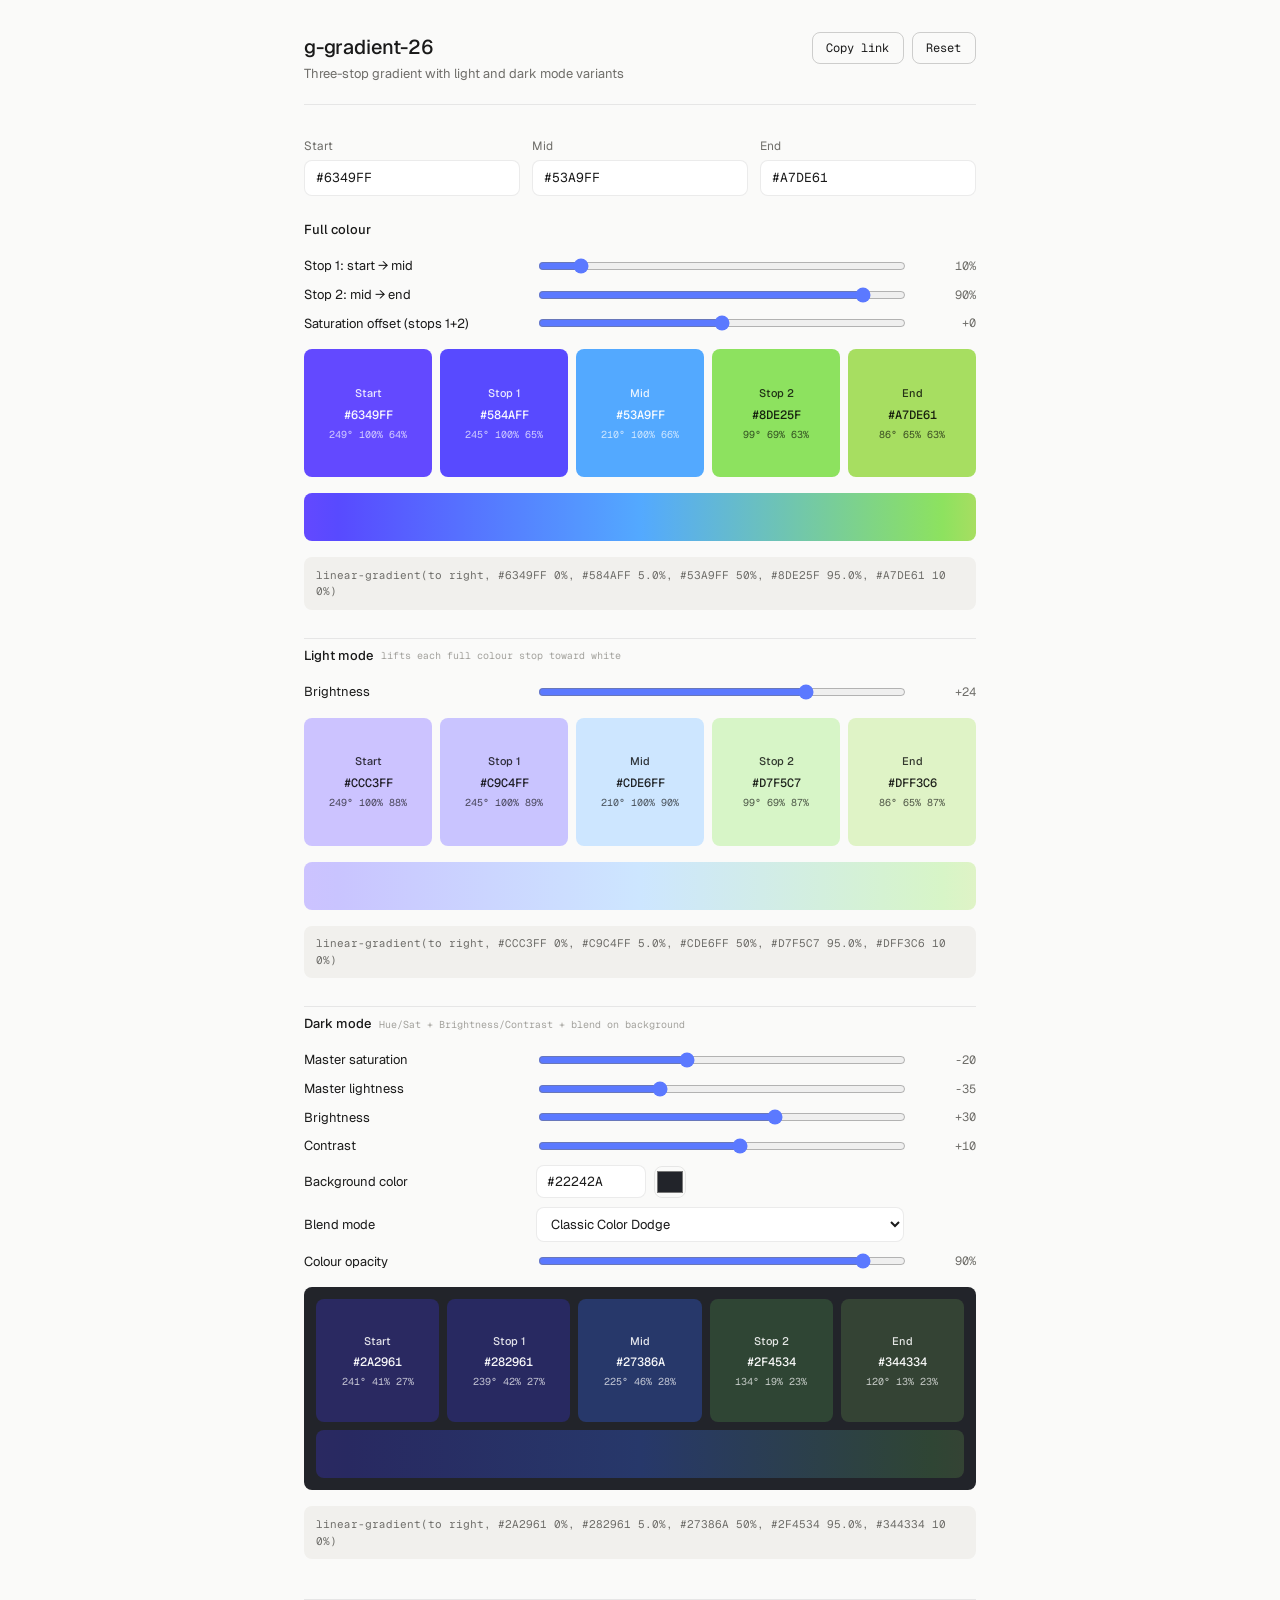
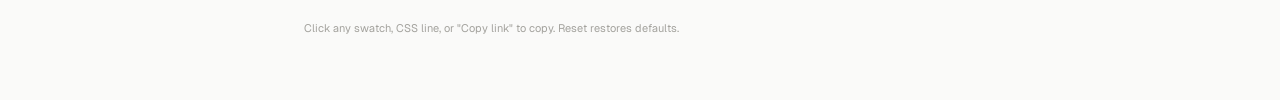
==== g-gradient-26/index.html @ ee16b9b2 "Initial: g-gradient-26 playground" ====
<!DOCTYPE html>
<html lang="en">
<head>
<meta charset="UTF-8">
<meta name="viewport" content="width=device-width, initial-scale=1.0">
<title>g-gradient-26</title>
<link rel="preconnect" href="https://fonts.googleapis.com">
<link rel="preconnect" href="https://fonts.gstatic.com" crossorigin>
<link href="https://fonts.googleapis.com/css2?family=Geist:wght@400;500&family=Geist+Mono:wght@400;500&display=swap" rel="stylesheet">
<style>
:root {
  color-scheme: light dark;
  --bg: #fafaf9;
  --bg-secondary: #f1f0ed;
  --bg-tertiary: #e9e8e4;
  --surface: #ffffff;
  --text-primary: #1a1a1a;
  --text-secondary: #6f6e6a;
  --text-tertiary: #a3a29d;
  --border: rgba(0, 0, 0, 0.08);
  --border-strong: rgba(0, 0, 0, 0.18);
  --accent: #5b79ff;
  --radius-sm: 6px;
  --radius-md: 8px;
  --radius-lg: 12px;
}
@media (prefers-color-scheme: dark) {
  :root {
    --bg: #0f0f10;
    --bg-secondary: #18181a;
    --bg-tertiary: #222225;
    --surface: #161617;
    --text-primary: #f0efed;
    --text-secondary: #9a9a96;
    --text-tertiary: #6a6a66;
    --border: rgba(255, 255, 255, 0.08);
    --border-strong: rgba(255, 255, 255, 0.18);
  }
}
* { box-sizing: border-box; }
html, body { margin: 0; padding: 0; }
body {
  font-family: 'Geist', -apple-system, BlinkMacSystemFont, sans-serif;
  background: var(--bg);
  color: var(--text-primary);
  font-size: 14px;
  line-height: 1.5;
  font-feature-settings: 'ss01', 'cv11';
  -webkit-font-smoothing: antialiased;
  min-height: 100vh;
}
.container {
  max-width: 720px;
  margin: 0 auto;
  padding: 2rem 1.5rem 4rem;
}
.header {
  display: flex;
  justify-content: space-between;
  align-items: flex-start;
  margin-bottom: 2rem;
  padding-bottom: 1.25rem;
  border-bottom: 0.5px solid var(--border);
  gap: 1rem;
}
.title { font-size: 20px; font-weight: 500; margin: 0 0 0.15rem; letter-spacing: -0.01em; }
.subtitle { font-size: 13px; color: var(--text-secondary); margin: 0; }
.btn {
  font-family: 'Geist Mono', monospace;
  font-size: 12px;
  padding: 0.45rem 0.85rem;
  border: 0.5px solid var(--border-strong);
  background: transparent;
  color: var(--text-primary);
  border-radius: var(--radius-md);
  cursor: pointer;
  transition: background 0.15s;
  white-space: nowrap;
}
.btn:hover { background: var(--bg-secondary); }
.btn:active { transform: scale(0.98); }
.btn-row { display: flex; gap: 0.5rem; }

.section { display: flex; flex-direction: column; gap: 1rem; margin-bottom: 1.75rem; }
.section-header {
  font-size: 13px;
  font-weight: 500;
  margin: 0;
  display: flex;
  align-items: center;
  gap: 8px;
}
.section-header .tag {
  font-family: 'Geist Mono', monospace;
  font-size: 10px;
  color: var(--text-tertiary);
  font-weight: 400;
}

.hex-grid { display: grid; grid-template-columns: 1fr 1fr 1fr; gap: 0.75rem; margin-bottom: 1.5rem; }
.hex-field { display: flex; flex-direction: column; gap: 0.3rem; }
.hex-field label { font-size: 12px; color: var(--text-secondary); }
.hex-field input {
  font-family: 'Geist Mono', monospace;
  font-size: 13px;
  padding: 0.55rem 0.7rem;
  border: 0.5px solid var(--border);
  border-radius: var(--radius-md);
  background: var(--surface);
  color: var(--text-primary);
  text-transform: uppercase;
  outline: none;
  transition: border-color 0.15s;
}
.hex-field input:focus { border-color: var(--border-strong); }

.sliders { display: flex; flex-direction: column; gap: 0.55rem; }
.slider-row { display: grid; grid-template-columns: 220px 1fr 60px; align-items: center; gap: 0.75rem; }
.slider-row label { font-size: 13px; color: var(--text-primary); }
.slider-row .val {
  font-family: 'Geist Mono', monospace;
  font-size: 12px;
  color: var(--text-secondary);
  text-align: right;
}
input[type=range] {
  width: 100%;
  accent-color: var(--accent);
  cursor: pointer;
}
.bg-row { display: flex; align-items: center; gap: 8px; }
.bg-row input[type=text] {
  font-family: 'Geist Mono', monospace;
  font-size: 13px;
  padding: 0.45rem 0.6rem;
  border: 0.5px solid var(--border);
  border-radius: var(--radius-md);
  background: var(--surface);
  color: var(--text-primary);
  text-transform: uppercase;
  width: 110px;
  outline: none;
}
.bg-row input[type=color] {
  width: 32px;
  height: 32px;
  padding: 0;
  border: 0.5px solid var(--border);
  border-radius: var(--radius-md);
  background: transparent;
  cursor: pointer;
}
select {
  font-family: 'Geist', sans-serif;
  font-size: 13px;
  padding: 0.45rem 0.6rem;
  border: 0.5px solid var(--border);
  border-radius: var(--radius-md);
  background: var(--surface);
  color: var(--text-primary);
  width: 100%;
  cursor: pointer;
  outline: none;
}

.swatches { display: grid; grid-template-columns: repeat(5, 1fr); gap: 0.5rem; }
.swatch {
  aspect-ratio: 1/1;
  border-radius: var(--radius-md);
  display: flex;
  flex-direction: column;
  align-items: center;
  justify-content: center;
  padding: 0.5rem;
  cursor: pointer;
  text-align: center;
  transition: transform 0.1s ease;
  user-select: none;
}
.swatch:hover { transform: translateY(-2px); }
.swatch .name { font-family: 'Geist', sans-serif; font-size: 11px; font-weight: 500; margin-bottom: 4px; opacity: 0.9; }
.swatch .hex { font-family: 'Geist Mono', monospace; font-size: 12px; font-weight: 500; }
.swatch .hsl { font-family: 'Geist Mono', monospace; font-size: 10px; opacity: 0.75; margin-top: 3px; }

.bar { height: 48px; border-radius: var(--radius-md); }
.css-line {
  font-family: 'Geist Mono', monospace;
  font-size: 11px;
  padding: 0.6rem 0.75rem;
  background: var(--bg-secondary);
  border-radius: var(--radius-md);
  color: var(--text-secondary);
  cursor: pointer;
  word-break: break-all;
  line-height: 1.5;
  transition: color 0.15s;
}
.css-line:hover { color: var(--text-primary); }

.dark-wrap {
  padding: 0.75rem;
  border-radius: var(--radius-md);
  display: flex;
  flex-direction: column;
  gap: 0.5rem;
}
.divider { height: 0.5px; background: var(--border); margin: 0.5rem 0; }

.footer-actions {
  margin-top: 2.5rem;
  padding-top: 1.25rem;
  border-top: 0.5px solid var(--border);
  display: flex;
  justify-content: space-between;
  align-items: center;
  gap: 1rem;
}
.footer-note {
  font-size: 11px;
  color: var(--text-tertiary);
}

@media (max-width: 600px) {
  .slider-row { grid-template-columns: 1fr; gap: 0.25rem; }
  .slider-row label { font-size: 12px; }
  .slider-row .val { text-align: left; }
  .hex-grid { grid-template-columns: 1fr; }
}
</style>
</head>
<body>
<div class="container">
  <div class="header">
    <div>
      <h1 class="title">g-gradient-26</h1>
      <p class="subtitle">Three-stop gradient with light and dark mode variants</p>
    </div>
    <div class="btn-row">
      <button class="btn" id="share">Copy link</button>
      <button class="btn" id="reset">Reset</button>
    </div>
  </div>

  <div class="hex-grid">
    <div class="hex-field"><label>Start</label><input type="text" id="hex-a" value="#6349FF" maxlength="7"/></div>
    <div class="hex-field"><label>Mid</label><input type="text" id="hex-b" value="#53A9FF" maxlength="7"/></div>
    <div class="hex-field"><label>End</label><input type="text" id="hex-c" value="#A7DE61" maxlength="7"/></div>
  </div>

  <div class="section">
    <div class="section-header">Full colour</div>
    <div class="sliders">
      <div class="slider-row"><label for="t1">Stop 1: start &rarr; mid</label><input type="range" id="t1" min="0" max="100" step="1" value="10"/><span class="val" id="t1v">10%</span></div>
      <div class="slider-row"><label for="t2">Stop 2: mid &rarr; end</label><input type="range" id="t2" min="0" max="100" step="1" value="90"/><span class="val" id="t2v">90%</span></div>
      <div class="slider-row"><label for="sat">Saturation offset (stops 1+2)</label><input type="range" id="sat" min="-100" max="100" step="1" value="0"/><span class="val" id="satv">0</span></div>
    </div>
    <div class="swatches" id="full-sw"></div>
    <div class="bar" id="full-bar"></div>
    <div class="css-line" id="full-css" title="Click to copy">linear-gradient(...)</div>
  </div>

  <div class="divider"></div>

  <div class="section">
    <div class="section-header">Light mode <span class="tag">lifts each full colour stop toward white</span></div>
    <div class="sliders">
      <div class="slider-row"><label for="light-bright">Brightness</label><input type="range" id="light-bright" min="-50" max="50" step="1" value="24"/><span class="val" id="light-brightv">+24</span></div>
    </div>
    <div class="swatches" id="light-sw"></div>
    <div class="bar" id="light-bar"></div>
    <div class="css-line" id="light-css" title="Click to copy">linear-gradient(...)</div>
  </div>

  <div class="divider"></div>

  <div class="section">
    <div class="section-header">Dark mode <span class="tag">Hue/Sat + Brightness/Contrast + blend on background</span></div>
    <div class="sliders">
      <div class="slider-row"><label for="d-sat">Master saturation</label><input type="range" id="d-sat" min="-100" max="100" step="1" value="-20"/><span class="val" id="d-satv">-20</span></div>
      <div class="slider-row"><label for="d-light">Master lightness</label><input type="range" id="d-light" min="-100" max="100" step="1" value="-35"/><span class="val" id="d-lightv">-35</span></div>
      <div class="slider-row"><label for="d-bright">Brightness</label><input type="range" id="d-bright" min="-100" max="100" step="1" value="30"/><span class="val" id="d-brightv">+30</span></div>
      <div class="slider-row"><label for="d-contrast">Contrast</label><input type="range" id="d-contrast" min="-100" max="100" step="1" value="10"/><span class="val" id="d-contrastv">+10</span></div>
      <div class="slider-row">
        <label for="d-bg">Background color</label>
        <div class="bg-row">
          <input type="text" id="d-bg" value="#22242A" maxlength="7"/>
          <input type="color" id="d-bg-picker" value="#22242A"/>
        </div>
        <span class="val"></span>
      </div>
      <div class="slider-row">
        <label for="d-blend">Blend mode</label>
        <select id="d-blend"><option value="normal">Normal</option><option value="cdodge" selected>Classic Color Dodge</option></select>
        <span class="val"></span>
      </div>
      <div class="slider-row"><label for="d-op">Colour opacity</label><input type="range" id="d-op" min="0" max="100" step="1" value="90"/><span class="val" id="d-opv">90%</span></div>
    </div>
    <div class="dark-wrap" id="dark-wrap">
      <div class="swatches" id="dark-sw"></div>
      <div class="bar" id="dark-bar"></div>
    </div>
    <div class="css-line" id="dark-css" title="Click to copy">linear-gradient(...)</div>
  </div>

  <div class="footer-actions">
    <span class="footer-note">Click any swatch, CSS line, or "Copy link" to copy. Reset restores defaults.</span>
  </div>
</div>

<script>
const DEFAULTS = {
  a: '#6349FF', b: '#53A9FF', c: '#A7DE61',
  t1: 10, t2: 90, sat: 0,
  lightBright: 24,
  dSat: -20, dLight: -35, dBright: 30, dContrast: 10,
  dBg: '#22242A', dBlend: 'cdodge', dOp: 90
};

function hexToRgb(hex) {
  if (!hex) return null;
  hex = String(hex).trim().replace(/^#/, '');
  if (hex.length === 3) hex = hex.split('').map(c => c + c).join('');
  if (!/^[0-9a-fA-F]{6}$/.test(hex)) return null;
  const n = parseInt(hex, 16);
  return { r: (n >> 16) & 255, g: (n >> 8) & 255, b: n & 255 };
}
function rgbToHsl(rgb) {
  let { r, g, b } = rgb;
  r /= 255; g /= 255; b /= 255;
  const mx = Math.max(r, g, b), mn = Math.min(r, g, b);
  let h, s, l = (mx + mn) / 2;
  if (mx === mn) { h = 0; s = 0; }
  else {
    const d = mx - mn;
    s = l > 0.5 ? d / (2 - mx - mn) : d / (mx + mn);
    if (mx === r) h = (g - b) / d + (g < b ? 6 : 0);
    else if (mx === g) h = (b - r) / d + 2;
    else h = (r - g) / d + 4;
    h *= 60;
  }
  return { h, s: s * 100, l: l * 100 };
}
function hslToRgb(hsl) {
  let { h, s, l } = hsl;
  h = ((h % 360) + 360) % 360;
  s = Math.max(0, Math.min(100, s)) / 100;
  l = Math.max(0, Math.min(100, l)) / 100;
  if (s === 0) { const v = Math.round(l * 255); return { r: v, g: v, b: v }; }
  const c = (1 - Math.abs(2 * l - 1)) * s;
  const hp = h / 60;
  const x = c * (1 - Math.abs((hp % 2) - 1));
  let r1, g1, b1;
  if (hp < 1) { r1 = c; g1 = x; b1 = 0; }
  else if (hp < 2) { r1 = x; g1 = c; b1 = 0; }
  else if (hp < 3) { r1 = 0; g1 = c; b1 = x; }
  else if (hp < 4) { r1 = 0; g1 = x; b1 = c; }
  else if (hp < 5) { r1 = x; g1 = 0; b1 = c; }
  else { r1 = c; g1 = 0; b1 = x; }
  const m = l - c / 2;
  return { r: Math.round((r1 + m) * 255), g: Math.round((g1 + m) * 255), b: Math.round((b1 + m) * 255) };
}
function rgbToHex(rgb) {
  return '#' + [rgb.r, rgb.g, rgb.b].map(v => v.toString(16).padStart(2, '0').toUpperCase()).join('');
}
function lerp(a, b, t) { return a + (b - a) * t; }
function lerpHue(a, b, t) {
  let d = b - a;
  if (d > 180) d -= 360;
  else if (d < -180) d += 360;
  return ((a + d * t) % 360 + 360) % 360;
}
function clamp(v, mn, mx) { return Math.max(mn, Math.min(mx, v)); }
function interp(a, b, t) {
  return { h: lerpHue(a.h, b.h, t), s: lerp(a.s, b.s, t), l: lerp(a.l, b.l, t) };
}
function liftL(c, lo) { return { h: c.h, s: c.s, l: clamp(c.l + lo, 0, 100) }; }
function applyPipeline(rgb, ms, ml, br, ct, bg, blend, opacity) {
  let hsl = rgbToHsl(rgb);
  if (ms < 0) hsl.s = hsl.s * (1 + ms / 100);
  else hsl.s = hsl.s + (100 - hsl.s) * (ms / 100);
  hsl.s = clamp(hsl.s, 0, 100);
  hsl.l = clamp(hsl.l + ml, 0, 100);
  let layer = hslToRgb(hsl);
  if (br !== 0) {
    const f = Math.abs(br) / 100 * 0.4;
    if (br > 0) {
      layer = { r: layer.r + (255 - layer.r) * f, g: layer.g + (255 - layer.g) * f, b: layer.b + (255 - layer.b) * f };
    } else {
      layer = { r: layer.r * (1 - f), g: layer.g * (1 - f), b: layer.b * (1 - f) };
    }
  }
  if (ct !== 0) {
    const cf = 1 + ct / 100;
    layer = { r: (layer.r - 128) * cf + 128, g: (layer.g - 128) * cf + 128, b: (layer.b - 128) * cf + 128 };
  }
  layer = { r: clamp(layer.r, 0, 255), g: clamp(layer.g, 0, 255), b: clamp(layer.b, 0, 255) };
  let blended;
  if (blend === 'cdodge') {
    blended = {
      r: Math.min(255, bg.r / Math.max(0.001, 1 - layer.r / 255)),
      g: Math.min(255, bg.g / Math.max(0.001, 1 - layer.g / 255)),
      b: Math.min(255, bg.b / Math.max(0.001, 1 - layer.b / 255))
    };
  } else {
    blended = { r: layer.r, g: layer.g, b: layer.b };
  }
  const op = opacity / 100;
  const fin = {
    r: bg.r * (1 - op) + blended.r * op,
    g: bg.g * (1 - op) + blended.g * op,
    b: bg.b * (1 - op) + blended.b * op
  };
  return { r: clamp(Math.round(fin.r), 0, 255), g: clamp(Math.round(fin.g), 0, 255), b: clamp(Math.round(fin.b), 0, 255) };
}

const $ = id => document.getElementById(id);
const lastHsl = {
  a: { h: 249, s: 100, l: 64 },
  b: { h: 210, s: 100, l: 66 },
  c: { h: 86, s: 65, l: 63 }
};
function read(el, key) {
  const rgb = hexToRgb(el.value);
  if (rgb) lastHsl[key] = rgbToHsl(rgb);
  return lastHsl[key];
}
function flash(el, txt) {
  const orig = el.textContent;
  el.textContent = txt;
  setTimeout(() => { el.textContent = orig; }, 700);
}
function copy(text, el) {
  if (navigator.clipboard && navigator.clipboard.writeText) {
    navigator.clipboard.writeText(text).then(() => flash(el, 'copied')).catch(() => flash(el, 'copy failed'));
  } else { flash(el, 'copy failed'); }
}
function renderRow(stops, swId, barId, cssId, t1, t2) {
  const sw = $(swId);
  sw.innerHTML = '';
  stops.forEach(s => {
    const rgb = hexToRgb(s.hex);
    const lum = (0.299 * rgb.r + 0.587 * rgb.g + 0.114 * rgb.b) / 255;
    const fg = lum > 0.62 ? 'rgba(0,0,0,0.85)' : 'rgba(255,255,255,0.96)';
    const d = document.createElement('div');
    d.className = 'swatch';
    d.style.background = s.hex;
    d.style.color = fg;
    d.innerHTML = '<div class="name">' + s.n + '</div><div class="hex">' + s.hex + '</div><div class="hsl">' + Math.round(s.hsl.h) + '&deg; ' + Math.round(s.hsl.s) + '% ' + Math.round(s.hsl.l) + '%</div>';
    d.onclick = () => copy(s.hex, d.querySelector('.hex'));
    sw.appendChild(d);
  });
  const p1 = t1 * 50;
  const p2 = 50 + t2 * 50;
  const css = 'linear-gradient(to right, ' + stops[0].hex + ' 0%, ' + stops[1].hex + ' ' + p1.toFixed(1) + '%, ' + stops[2].hex + ' 50%, ' + stops[3].hex + ' ' + p2.toFixed(1) + '%, ' + stops[4].hex + ' 100%)';
  $(barId).style.background = css;
  $(cssId).textContent = css;
  $(cssId).onclick = () => copy(css, $(cssId));
}
function render() {
  const A = read($('hex-a'), 'a');
  const B = read($('hex-b'), 'b');
  const C = read($('hex-c'), 'c');
  const t1 = +$('t1').value / 100;
  const t2 = +$('t2').value / 100;
  const so = +$('sat').value;
  const lbright = +$('light-bright').value;
  const dms = +$('d-sat').value;
  const dml = +$('d-light').value;
  const db = +$('d-bright').value;
  const dc = +$('d-contrast').value;
  const bgRgb = hexToRgb($('d-bg').value) || { r: 34, g: 36, b: 42 };
  const blend = $('d-blend').value;
  const op = +$('d-op').value;
  $('t1v').textContent = $('t1').value + '%';
  $('t2v').textContent = $('t2').value + '%';
  $('satv').textContent = (so >= 0 ? '+' : '') + so;
  $('light-brightv').textContent = (lbright >= 0 ? '+' : '') + lbright;
  $('d-satv').textContent = (dms >= 0 ? '+' : '') + dms;
  $('d-lightv').textContent = (dml >= 0 ? '+' : '') + dml;
  $('d-brightv').textContent = (db >= 0 ? '+' : '') + db;
  $('d-contrastv').textContent = (dc >= 0 ? '+' : '') + dc;
  $('d-opv').textContent = op + '%';
  $('dark-wrap').style.background = rgbToHex(bgRgb);
  const s1r = interp(A, B, t1);
  const s2r = interp(B, C, t2);
  const s1 = { h: s1r.h, s: clamp(s1r.s + so, 0, 100), l: s1r.l };
  const s2 = { h: s2r.h, s: clamp(s2r.s + so, 0, 100), l: s2r.l };
  const fullStops = [
    { n: 'Start', hsl: A },
    { n: 'Stop 1', hsl: s1 },
    { n: 'Mid', hsl: B },
    { n: 'Stop 2', hsl: s2 },
    { n: 'End', hsl: C }
  ].map(o => ({ ...o, hex: rgbToHex(hslToRgb(o.hsl)) }));
  renderRow(fullStops, 'full-sw', 'full-bar', 'full-css', t1, t2);
  const lightStops = fullStops.map(s => {
    const lifted = liftL(s.hsl, lbright);
    return { n: s.n, hsl: lifted, hex: rgbToHex(hslToRgb(lifted)) };
  });
  renderRow(lightStops, 'light-sw', 'light-bar', 'light-css', t1, t2);
  const darkStops = fullStops.map(s => {
    const rgb = hexToRgb(s.hex);
    const dRgb = applyPipeline(rgb, dms, dml, db, dc, bgRgb, blend, op);
    return { n: s.n, hex: rgbToHex(dRgb), hsl: rgbToHsl(dRgb) };
  });
  renderRow(darkStops, 'dark-sw', 'dark-bar', 'dark-css', t1, t2);
  updateUrl();
}
function syncBg(fromText) {
  if (fromText) {
    const rgb = hexToRgb($('d-bg').value);
    if (rgb) $('d-bg-picker').value = rgbToHex(rgb);
  } else {
    $('d-bg').value = $('d-bg-picker').value.toUpperCase();
  }
  render();
}

function applyDefaults() {
  $('hex-a').value = DEFAULTS.a;
  $('hex-b').value = DEFAULTS.b;
  $('hex-c').value = DEFAULTS.c;
  $('t1').value = DEFAULTS.t1;
  $('t2').value = DEFAULTS.t2;
  $('sat').value = DEFAULTS.sat;
  $('light-bright').value = DEFAULTS.lightBright;
  $('d-sat').value = DEFAULTS.dSat;
  $('d-light').value = DEFAULTS.dLight;
  $('d-bright').value = DEFAULTS.dBright;
  $('d-contrast').value = DEFAULTS.dContrast;
  $('d-bg').value = DEFAULTS.dBg;
  $('d-bg-picker').value = DEFAULTS.dBg;
  $('d-blend').value = DEFAULTS.dBlend;
  $('d-op').value = DEFAULTS.dOp;
}

function updateUrl() {
  const params = new URLSearchParams();
  params.set('a', $('hex-a').value.replace('#', ''));
  params.set('b', $('hex-b').value.replace('#', ''));
  params.set('c', $('hex-c').value.replace('#', ''));
  params.set('t1', $('t1').value);
  params.set('t2', $('t2').value);
  params.set('sat', $('sat').value);
  params.set('lb', $('light-bright').value);
  params.set('ds', $('d-sat').value);
  params.set('dl', $('d-light').value);
  params.set('db', $('d-bright').value);
  params.set('dc', $('d-contrast').value);
  params.set('bg', $('d-bg').value.replace('#', ''));
  params.set('bl', $('d-blend').value);
  params.set('op', $('d-op').value);
  history.replaceState(null, '', '#' + params.toString());
}
function loadFromUrl() {
  if (!location.hash) return;
  const params = new URLSearchParams(location.hash.slice(1));
  const set = (id, key, prefix) => { if (params.has(key)) $(id).value = (prefix || '') + params.get(key); };
  set('hex-a', 'a', '#');
  set('hex-b', 'b', '#');
  set('hex-c', 'c', '#');
  set('t1', 't1');
  set('t2', 't2');
  set('sat', 'sat');
  set('light-bright', 'lb');
  set('d-sat', 'ds');
  set('d-light', 'dl');
  set('d-bright', 'db');
  set('d-contrast', 'dc');
  set('d-bg', 'bg', '#');
  set('d-blend', 'bl');
  set('d-op', 'op');
  if (params.has('bg')) $('d-bg-picker').value = '#' + params.get('bg');
}

['hex-a', 'hex-b', 'hex-c', 't1', 't2', 'sat', 'light-bright', 'd-sat', 'd-light', 'd-bright', 'd-contrast', 'd-blend', 'd-op'].forEach(id => {
  $(id).addEventListener('input', render);
  $(id).addEventListener('change', render);
});
$('d-bg').addEventListener('input', () => syncBg(true));
$('d-bg-picker').addEventListener('input', () => syncBg(false));

$('reset').addEventListener('click', () => {
  applyDefaults();
  render();
  flash($('reset'), 'reset');
});
$('share').addEventListener('click', () => {
  copy(location.href, $('share'));
});

loadFromUrl();
render();
</script>
</body>
</html>
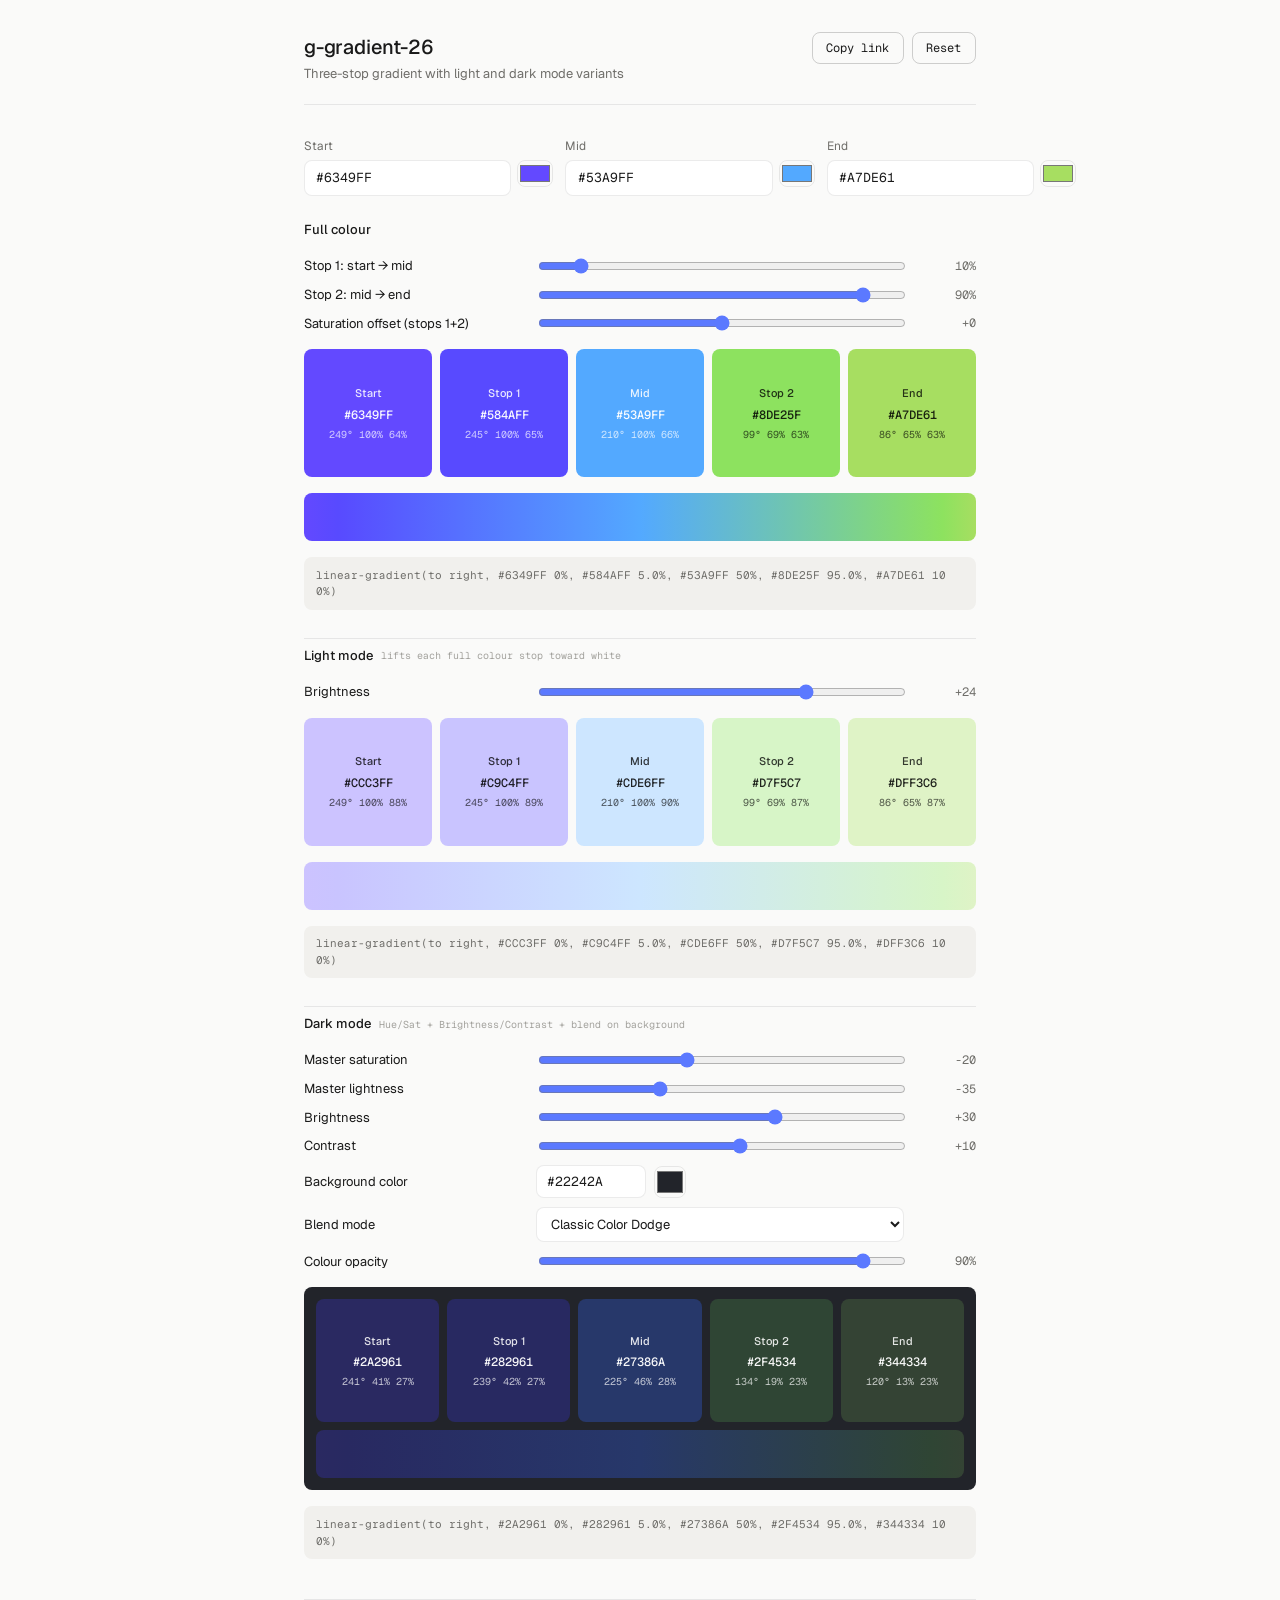
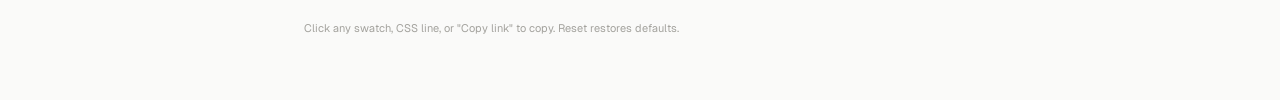
==== commit 29549a46: "Add colour pickers next to Start/Mid/End hex inputs" ====
--- a/g-gradient-26/index.html
+++ b/g-gradient-26/index.html
@@ -100,7 +100,8 @@
 .hex-grid { display: grid; grid-template-columns: 1fr 1fr 1fr; gap: 0.75rem; margin-bottom: 1.5rem; }
 .hex-field { display: flex; flex-direction: column; gap: 0.3rem; }
 .hex-field label { font-size: 12px; color: var(--text-secondary); }
-.hex-field input {
+.hex-row { display: flex; align-items: stretch; gap: 6px; }
+.hex-row input[type=text] {
   font-family: 'Geist Mono', monospace;
   font-size: 13px;
   padding: 0.55rem 0.7rem;
@@ -111,8 +112,19 @@
   text-transform: uppercase;
   outline: none;
   transition: border-color 0.15s;
-}
-.hex-field input:focus { border-color: var(--border-strong); }
+  flex: 1;
+  min-width: 0;
+}
+.hex-row input[type=text]:focus { border-color: var(--border-strong); }
+.hex-row input[type=color] {
+  width: 36px;
+  padding: 0;
+  border: 0.5px solid var(--border);
+  border-radius: var(--radius-md);
+  background: transparent;
+  cursor: pointer;
+  flex-shrink: 0;
+}
 
 .sliders { display: flex; flex-direction: column; gap: 0.55rem; }
 .slider-row { display: grid; grid-template-columns: 220px 1fr 60px; align-items: center; gap: 0.75rem; }
@@ -242,9 +254,27 @@
   </div>
 
   <div class="hex-grid">
-    <div class="hex-field"><label>Start</label><input type="text" id="hex-a" value="#6349FF" maxlength="7"/></div>
-    <div class="hex-field"><label>Mid</label><input type="text" id="hex-b" value="#53A9FF" maxlength="7"/></div>
-    <div class="hex-field"><label>End</label><input type="text" id="hex-c" value="#A7DE61" maxlength="7"/></div>
+    <div class="hex-field">
+      <label>Start</label>
+      <div class="hex-row">
+        <input type="text" id="hex-a" value="#6349FF" maxlength="7"/>
+        <input type="color" id="hex-a-picker" value="#6349FF"/>
+      </div>
+    </div>
+    <div class="hex-field">
+      <label>Mid</label>
+      <div class="hex-row">
+        <input type="text" id="hex-b" value="#53A9FF" maxlength="7"/>
+        <input type="color" id="hex-b-picker" value="#53A9FF"/>
+      </div>
+    </div>
+    <div class="hex-field">
+      <label>End</label>
+      <div class="hex-row">
+        <input type="text" id="hex-c" value="#A7DE61" maxlength="7"/>
+        <input type="color" id="hex-c-picker" value="#A7DE61"/>
+      </div>
+    </div>
   </div>
 
   <div class="section">
@@ -506,6 +536,17 @@
   renderRow(darkStops, 'dark-sw', 'dark-bar', 'dark-css', t1, t2);
   updateUrl();
 }
+function syncHex(key, fromText) {
+  const textEl = $('hex-' + key);
+  const pickerEl = $('hex-' + key + '-picker');
+  if (fromText) {
+    const rgb = hexToRgb(textEl.value);
+    if (rgb) pickerEl.value = rgbToHex(rgb);
+  } else {
+    textEl.value = pickerEl.value.toUpperCase();
+  }
+  render();
+}
 function syncBg(fromText) {
   if (fromText) {
     const rgb = hexToRgb($('d-bg').value);
@@ -520,6 +561,9 @@
   $('hex-a').value = DEFAULTS.a;
   $('hex-b').value = DEFAULTS.b;
   $('hex-c').value = DEFAULTS.c;
+  $('hex-a-picker').value = DEFAULTS.a;
+  $('hex-b-picker').value = DEFAULTS.b;
+  $('hex-c-picker').value = DEFAULTS.c;
   $('t1').value = DEFAULTS.t1;
   $('t2').value = DEFAULTS.t2;
   $('sat').value = DEFAULTS.sat;
@@ -571,11 +615,18 @@
   set('d-blend', 'bl');
   set('d-op', 'op');
   if (params.has('bg')) $('d-bg-picker').value = '#' + params.get('bg');
-}
-
-['hex-a', 'hex-b', 'hex-c', 't1', 't2', 'sat', 'light-bright', 'd-sat', 'd-light', 'd-bright', 'd-contrast', 'd-blend', 'd-op'].forEach(id => {
+  if (params.has('a')) $('hex-a-picker').value = '#' + params.get('a');
+  if (params.has('b')) $('hex-b-picker').value = '#' + params.get('b');
+  if (params.has('c')) $('hex-c-picker').value = '#' + params.get('c');
+}
+
+['t1', 't2', 'sat', 'light-bright', 'd-sat', 'd-light', 'd-bright', 'd-contrast', 'd-blend', 'd-op'].forEach(id => {
   $(id).addEventListener('input', render);
   $(id).addEventListener('change', render);
+});
+['a', 'b', 'c'].forEach(key => {
+  $('hex-' + key).addEventListener('input', () => syncHex(key, true));
+  $('hex-' + key + '-picker').addEventListener('input', () => syncHex(key, false));
 });
 $('d-bg').addEventListener('input', () => syncBg(true));
 $('d-bg-picker').addEventListener('input', () => syncBg(false));
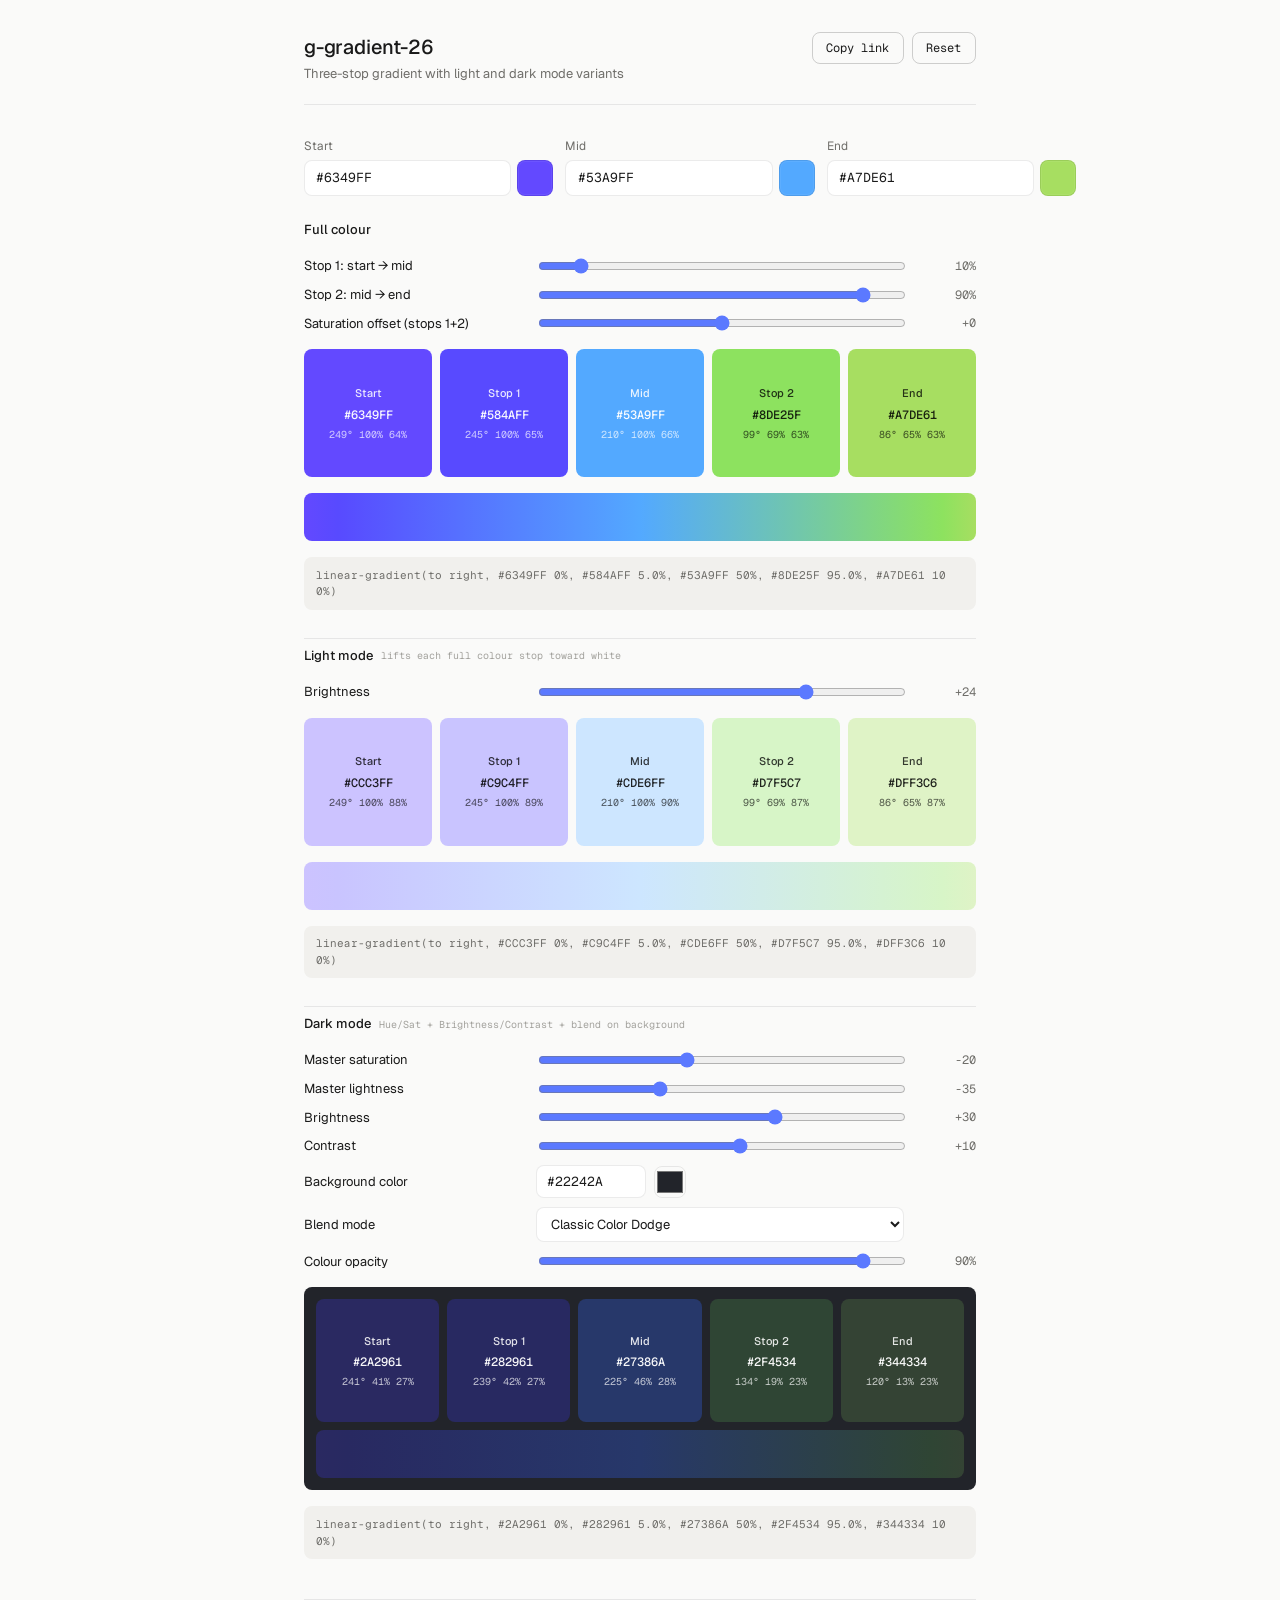
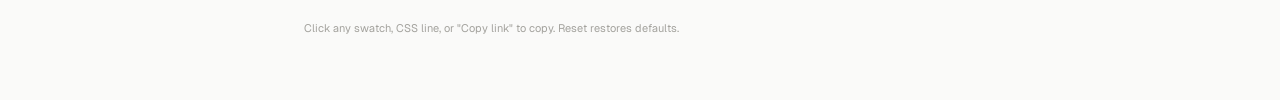
==== commit 5a0449e2: "Replace native colour input with Figma-style SV+hue popover" ====
--- a/g-gradient-26/index.html
+++ b/g-gradient-26/index.html
@@ -116,15 +116,99 @@
   min-width: 0;
 }
 .hex-row input[type=text]:focus { border-color: var(--border-strong); }
-.hex-row input[type=color] {
+.hex-swatch {
   width: 36px;
+  min-height: 34px;
   padding: 0;
   border: 0.5px solid var(--border);
   border-radius: var(--radius-md);
-  background: transparent;
   cursor: pointer;
   flex-shrink: 0;
-}
+  background: #000;
+  box-shadow: inset 0 0 0 1px rgba(255,255,255,0.06);
+  transition: transform 0.1s;
+}
+.hex-swatch:hover { transform: scale(1.04); }
+.hex-swatch:active { transform: scale(0.97); }
+
+.color-pop {
+  position: fixed;
+  z-index: 100;
+  background: var(--surface);
+  border: 0.5px solid var(--border-strong);
+  border-radius: var(--radius-lg);
+  padding: 10px;
+  width: 232px;
+  box-shadow: 0 10px 40px rgba(0,0,0,0.18), 0 2px 8px rgba(0,0,0,0.08);
+  display: flex;
+  flex-direction: column;
+  gap: 10px;
+  user-select: none;
+}
+.color-pop[hidden] { display: none; }
+.cp-sv {
+  position: relative;
+  width: 212px;
+  height: 150px;
+  border-radius: var(--radius-md);
+  cursor: crosshair;
+  background-image:
+    linear-gradient(to top, #000, transparent),
+    linear-gradient(to right, #fff, transparent);
+}
+.cp-hue {
+  position: relative;
+  width: 212px;
+  height: 12px;
+  border-radius: 6px;
+  background: linear-gradient(to right, #f00 0%, #ff0 17%, #0f0 33%, #0ff 50%, #00f 67%, #f0f 83%, #f00 100%);
+  cursor: pointer;
+}
+.cp-handle {
+  position: absolute;
+  width: 12px;
+  height: 12px;
+  border-radius: 50%;
+  border: 2px solid white;
+  box-shadow: 0 0 0 1px rgba(0,0,0,0.5), 0 1px 3px rgba(0,0,0,0.3);
+  transform: translate(-50%, -50%);
+  pointer-events: none;
+}
+.cp-hue .cp-handle { top: 50%; width: 14px; height: 14px; }
+.cp-row {
+  display: flex;
+  align-items: center;
+  gap: 6px;
+}
+.cp-hex {
+  font-family: 'Geist Mono', monospace;
+  font-size: 12px;
+  padding: 0.4rem 0.55rem;
+  border: 0.5px solid var(--border);
+  border-radius: var(--radius-md);
+  background: var(--bg-secondary);
+  color: var(--text-primary);
+  text-transform: uppercase;
+  outline: none;
+  flex: 1;
+  min-width: 0;
+}
+.cp-hex:focus { border-color: var(--border-strong); }
+.cp-eyedrop {
+  width: 30px;
+  height: 30px;
+  border: 0.5px solid var(--border);
+  border-radius: var(--radius-md);
+  background: transparent;
+  color: var(--text-primary);
+  cursor: pointer;
+  display: flex;
+  align-items: center;
+  justify-content: center;
+  flex-shrink: 0;
+}
+.cp-eyedrop:hover { background: var(--bg-secondary); }
+.cp-eyedrop svg { width: 14px; height: 14px; }
 
 .sliders { display: flex; flex-direction: column; gap: 0.55rem; }
 .slider-row { display: grid; grid-template-columns: 220px 1fr 60px; align-items: center; gap: 0.75rem; }
@@ -258,21 +342,21 @@
       <label>Start</label>
       <div class="hex-row">
         <input type="text" id="hex-a" value="#6349FF" maxlength="7"/>
-        <input type="color" id="hex-a-picker" value="#6349FF"/>
+        <button type="button" class="hex-swatch" id="hex-a-picker" style="background:#6349FF" aria-label="Pick start colour"></button>
       </div>
     </div>
     <div class="hex-field">
       <label>Mid</label>
       <div class="hex-row">
         <input type="text" id="hex-b" value="#53A9FF" maxlength="7"/>
-        <input type="color" id="hex-b-picker" value="#53A9FF"/>
+        <button type="button" class="hex-swatch" id="hex-b-picker" style="background:#53A9FF" aria-label="Pick mid colour"></button>
       </div>
     </div>
     <div class="hex-field">
       <label>End</label>
       <div class="hex-row">
         <input type="text" id="hex-c" value="#A7DE61" maxlength="7"/>
-        <input type="color" id="hex-c-picker" value="#A7DE61"/>
+        <button type="button" class="hex-swatch" id="hex-c-picker" style="background:#A7DE61" aria-label="Pick end colour"></button>
       </div>
     </div>
   </div>
@@ -391,6 +475,38 @@
 }
 function rgbToHex(rgb) {
   return '#' + [rgb.r, rgb.g, rgb.b].map(v => v.toString(16).padStart(2, '0').toUpperCase()).join('');
+}
+function rgbToHsv(rgb) {
+  let { r, g, b } = rgb;
+  r /= 255; g /= 255; b /= 255;
+  const mx = Math.max(r, g, b), mn = Math.min(r, g, b);
+  const d = mx - mn;
+  let h = 0;
+  if (d !== 0) {
+    if (mx === r) h = ((g - b) / d) % 6;
+    else if (mx === g) h = (b - r) / d + 2;
+    else h = (r - g) / d + 4;
+    h *= 60;
+    if (h < 0) h += 360;
+  }
+  return { h, s: mx === 0 ? 0 : (d / mx) * 100, v: mx * 100 };
+}
+function hsvToRgb(hsv) {
+  let { h, s, v } = hsv;
+  h = ((h % 360) + 360) % 360;
+  s /= 100; v /= 100;
+  const c = v * s;
+  const hp = h / 60;
+  const x = c * (1 - Math.abs((hp % 2) - 1));
+  let r1, g1, b1;
+  if (hp < 1) { r1 = c; g1 = x; b1 = 0; }
+  else if (hp < 2) { r1 = x; g1 = c; b1 = 0; }
+  else if (hp < 3) { r1 = 0; g1 = c; b1 = x; }
+  else if (hp < 4) { r1 = 0; g1 = x; b1 = c; }
+  else if (hp < 5) { r1 = x; g1 = 0; b1 = c; }
+  else { r1 = c; g1 = 0; b1 = x; }
+  const m = v - c;
+  return { r: Math.round((r1 + m) * 255), g: Math.round((g1 + m) * 255), b: Math.round((b1 + m) * 255) };
 }
 function lerp(a, b, t) { return a + (b - a) * t; }
 function lerpHue(a, b, t) {
@@ -534,19 +650,138 @@
     return { n: s.n, hex: rgbToHex(dRgb), hsl: rgbToHsl(dRgb) };
   });
   renderRow(darkStops, 'dark-sw', 'dark-bar', 'dark-css', t1, t2);
+  ['a', 'b', 'c'].forEach(key => {
+    const sw = $('hex-' + key + '-picker');
+    if (sw) sw.style.background = $('hex-' + key).value;
+  });
   updateUrl();
 }
-function syncHex(key, fromText) {
-  const textEl = $('hex-' + key);
-  const pickerEl = $('hex-' + key + '-picker');
-  if (fromText) {
-    const rgb = hexToRgb(textEl.value);
-    if (rgb) pickerEl.value = rgbToHex(rgb);
+function mountColorPicker(triggerEl, getHex, setHex) {
+  let h = 0, s = 0, v = 0;
+  function syncFromHex() {
+    const rgb = hexToRgb(getHex());
+    if (!rgb) return;
+    const hsv = rgbToHsv(rgb);
+    if (hsv.s > 0.5) h = hsv.h;
+    s = hsv.s; v = hsv.v;
+  }
+  const pop = document.createElement('div');
+  pop.className = 'color-pop';
+  pop.hidden = true;
+  pop.innerHTML =
+    '<div class="cp-sv"><div class="cp-handle cp-sv-h"></div></div>' +
+    '<div class="cp-hue"><div class="cp-handle cp-hue-h"></div></div>' +
+    '<div class="cp-row">' +
+      '<button class="cp-eyedrop" type="button" title="Eyedropper">' +
+        '<svg viewBox="0 0 16 16" fill="none" stroke="currentColor" stroke-width="1.4" stroke-linecap="round" stroke-linejoin="round">' +
+          '<path d="M11 2.5l2.5 2.5-7.5 7.5H3.5V10L11 2.5z"/>' +
+          '<path d="M9.5 4l1.5-1.5a1.8 1.8 0 012.5 2.5L12 6.5"/>' +
+        '</svg>' +
+      '</button>' +
+      '<input type="text" class="cp-hex" maxlength="7"/>' +
+    '</div>';
+  document.body.appendChild(pop);
+  const sv = pop.querySelector('.cp-sv');
+  const svH = pop.querySelector('.cp-sv-h');
+  const hueEl = pop.querySelector('.cp-hue');
+  const hueH = pop.querySelector('.cp-hue-h');
+  const hexInp = pop.querySelector('.cp-hex');
+  const eyedrop = pop.querySelector('.cp-eyedrop');
+  function refresh(emit) {
+    sv.style.backgroundColor = 'hsl(' + h + ', 100%, 50%)';
+    svH.style.left = s + '%';
+    svH.style.top = (100 - v) + '%';
+    hueH.style.left = (h / 360 * 100) + '%';
+    const hex = rgbToHex(hsvToRgb({ h, s, v }));
+    if (document.activeElement !== hexInp) hexInp.value = hex;
+    svH.style.background = hex;
+    hueH.style.background = 'hsl(' + h + ', 100%, 50%)';
+    if (emit !== false) setHex(hex);
+  }
+  function position() {
+    const r = triggerEl.getBoundingClientRect();
+    const w = 252, hgt = 240;
+    pop.style.left = Math.min(window.innerWidth - w - 8, Math.max(8, r.left)) + 'px';
+    pop.style.top = Math.min(window.innerHeight - hgt - 8, r.bottom + 6) + 'px';
+  }
+  function onOutside(e) {
+    if (!pop.contains(e.target) && e.target !== triggerEl) close();
+  }
+  function onKey(e) { if (e.key === 'Escape') close(); }
+  function open() {
+    closeAll();
+    syncFromHex();
+    position();
+    pop.hidden = false;
+    refresh(false);
+    setTimeout(() => {
+      document.addEventListener('mousedown', onOutside);
+      document.addEventListener('keydown', onKey);
+      window.addEventListener('resize', position);
+      window.addEventListener('scroll', position, true);
+    }, 0);
+  }
+  function close() {
+    pop.hidden = true;
+    document.removeEventListener('mousedown', onOutside);
+    document.removeEventListener('keydown', onKey);
+    window.removeEventListener('resize', position);
+    window.removeEventListener('scroll', position, true);
+  }
+  triggerEl.addEventListener('click', () => { pop.hidden ? open() : close(); });
+  function drag(el, fn) {
+    el.addEventListener('pointerdown', e => {
+      e.preventDefault();
+      const rect = el.getBoundingClientRect();
+      const move = ev => fn(ev, rect);
+      move(e);
+      const up = () => {
+        window.removeEventListener('pointermove', move);
+        window.removeEventListener('pointerup', up);
+      };
+      window.addEventListener('pointermove', move);
+      window.addEventListener('pointerup', up);
+    });
+  }
+  drag(sv, (ev, rect) => {
+    s = clamp((ev.clientX - rect.left) / rect.width * 100, 0, 100);
+    v = clamp(100 - (ev.clientY - rect.top) / rect.height * 100, 0, 100);
+    refresh();
+  });
+  drag(hueEl, (ev, rect) => {
+    h = clamp((ev.clientX - rect.left) / rect.width * 360, 0, 360);
+    refresh();
+  });
+  hexInp.addEventListener('input', () => {
+    const rgb = hexToRgb(hexInp.value);
+    if (rgb) {
+      const hsv = rgbToHsv(rgb);
+      if (hsv.s > 0.5) h = hsv.h;
+      s = hsv.s; v = hsv.v;
+      refresh();
+    }
+  });
+  if (window.EyeDropper) {
+    eyedrop.addEventListener('click', async () => {
+      try {
+        const r = await new EyeDropper().open();
+        const rgb = hexToRgb(r.sRGBHex);
+        if (rgb) {
+          const hsv = rgbToHsv(rgb);
+          if (hsv.s > 0.5) h = hsv.h;
+          s = hsv.s; v = hsv.v;
+          refresh();
+        }
+      } catch (e) {}
+    });
   } else {
-    textEl.value = pickerEl.value.toUpperCase();
-  }
-  render();
-}
+    eyedrop.style.display = 'none';
+  }
+  openPickers.push(close);
+  return { open, close };
+}
+const openPickers = [];
+function closeAll() { openPickers.forEach(c => c()); }
 function syncBg(fromText) {
   if (fromText) {
     const rgb = hexToRgb($('d-bg').value);
@@ -561,9 +796,6 @@
   $('hex-a').value = DEFAULTS.a;
   $('hex-b').value = DEFAULTS.b;
   $('hex-c').value = DEFAULTS.c;
-  $('hex-a-picker').value = DEFAULTS.a;
-  $('hex-b-picker').value = DEFAULTS.b;
-  $('hex-c-picker').value = DEFAULTS.c;
   $('t1').value = DEFAULTS.t1;
   $('t2').value = DEFAULTS.t2;
   $('sat').value = DEFAULTS.sat;
@@ -615,18 +847,21 @@
   set('d-blend', 'bl');
   set('d-op', 'op');
   if (params.has('bg')) $('d-bg-picker').value = '#' + params.get('bg');
-  if (params.has('a')) $('hex-a-picker').value = '#' + params.get('a');
-  if (params.has('b')) $('hex-b-picker').value = '#' + params.get('b');
-  if (params.has('c')) $('hex-c-picker').value = '#' + params.get('c');
 }
 
 ['t1', 't2', 'sat', 'light-bright', 'd-sat', 'd-light', 'd-bright', 'd-contrast', 'd-blend', 'd-op'].forEach(id => {
   $(id).addEventListener('input', render);
   $(id).addEventListener('change', render);
 });
+['hex-a', 'hex-b', 'hex-c'].forEach(id => {
+  $(id).addEventListener('input', render);
+});
 ['a', 'b', 'c'].forEach(key => {
-  $('hex-' + key).addEventListener('input', () => syncHex(key, true));
-  $('hex-' + key + '-picker').addEventListener('input', () => syncHex(key, false));
+  mountColorPicker(
+    $('hex-' + key + '-picker'),
+    () => $('hex-' + key).value,
+    (hex) => { $('hex-' + key).value = hex; render(); }
+  );
 });
 $('d-bg').addEventListener('input', () => syncBg(true));
 $('d-bg-picker').addEventListener('input', () => syncBg(false));
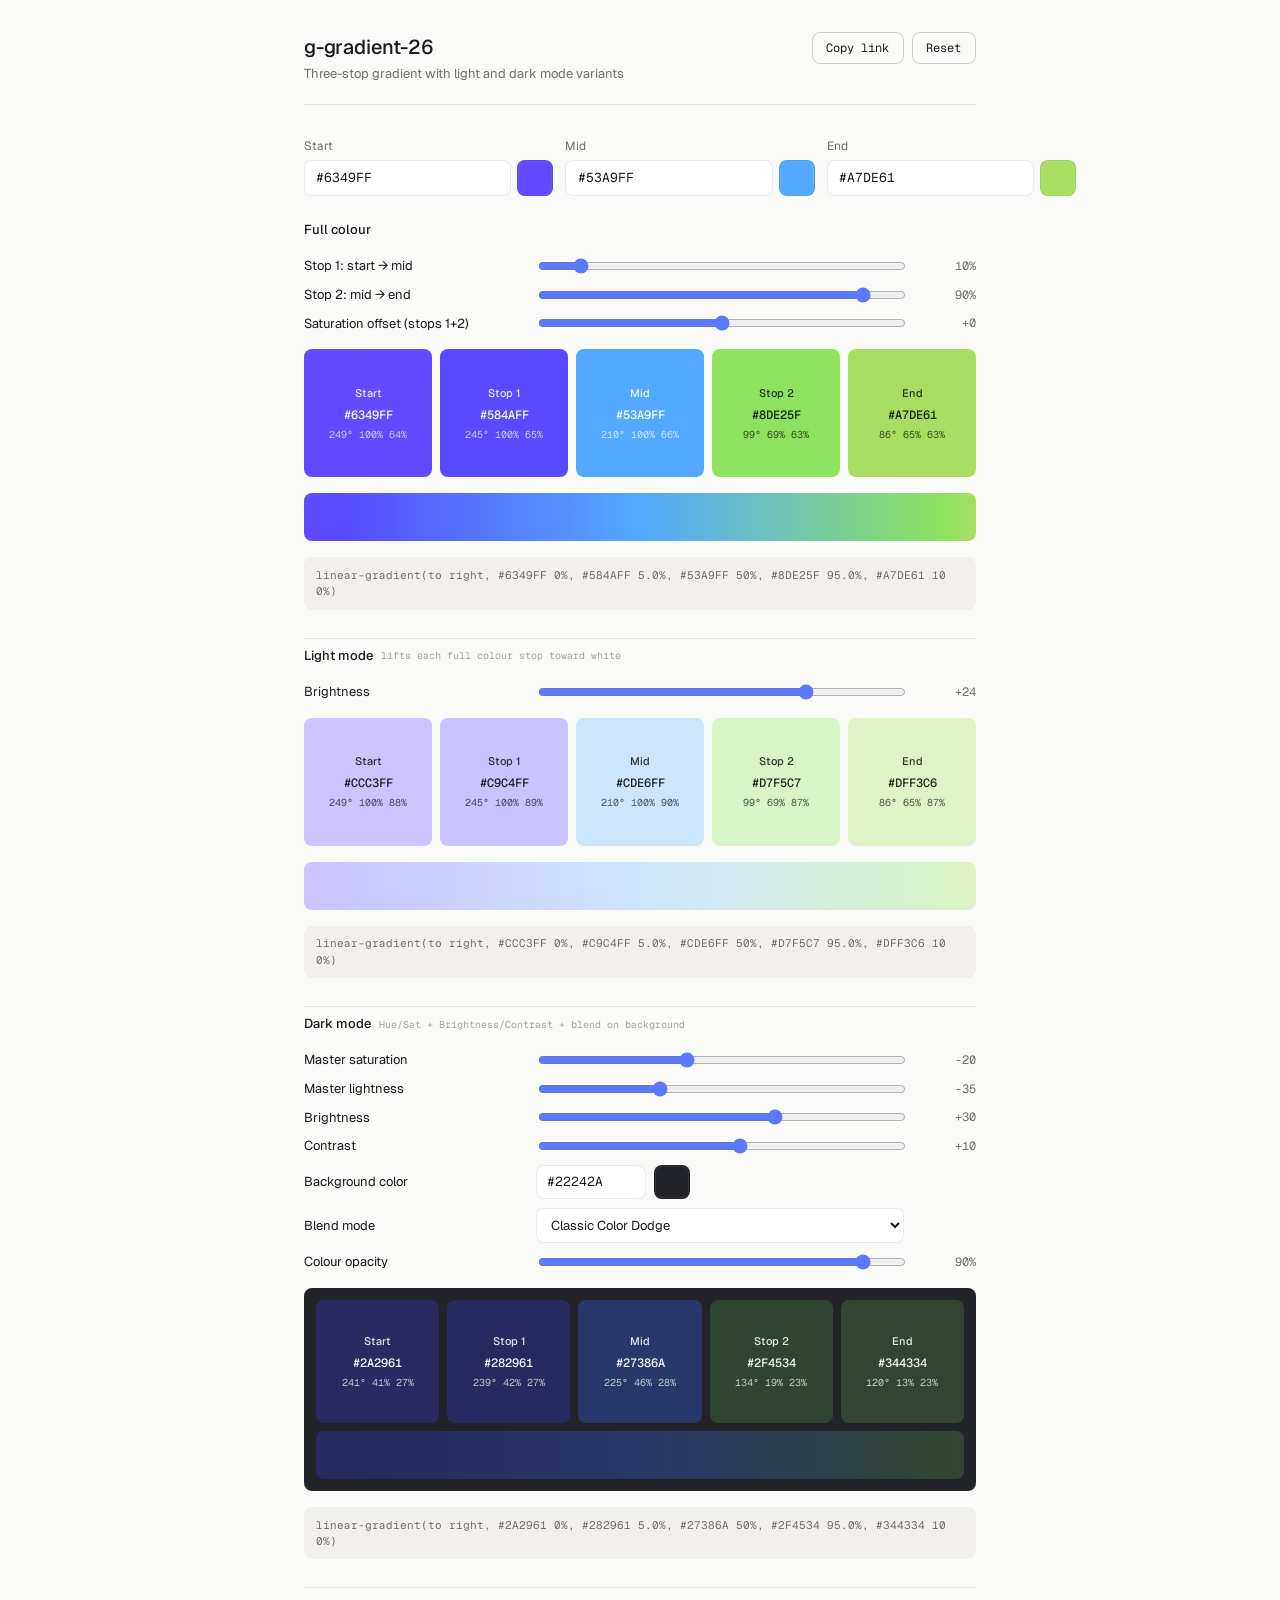
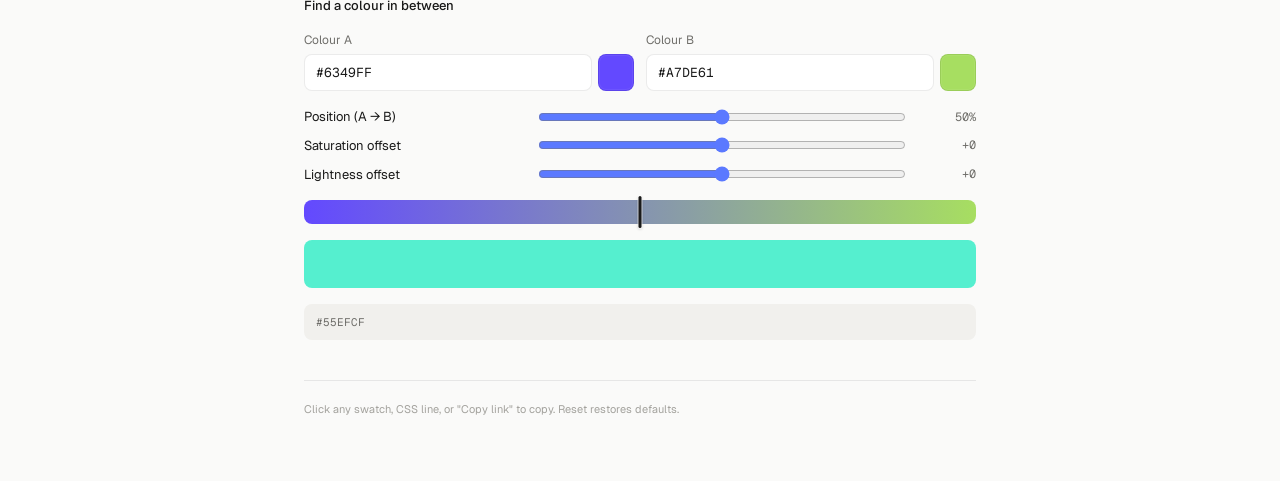
==== commit e2139754: "Add 'find a colour in between' section, unify bg picker style" ====
--- a/g-gradient-26/index.html
+++ b/g-gradient-26/index.html
@@ -237,15 +237,6 @@
   width: 110px;
   outline: none;
 }
-.bg-row input[type=color] {
-  width: 32px;
-  height: 32px;
-  padding: 0;
-  border: 0.5px solid var(--border);
-  border-radius: var(--radius-md);
-  background: transparent;
-  cursor: pointer;
-}
 select {
   font-family: 'Geist', sans-serif;
   font-size: 13px;
@@ -301,6 +292,24 @@
   gap: 0.5rem;
 }
 .divider { height: 0.5px; background: var(--border); margin: 0.5rem 0; }
+
+.between-cells { display: grid; grid-template-columns: 1fr 1fr; gap: 0.75rem; }
+.bw-gradient {
+  position: relative;
+  height: 24px;
+  border-radius: var(--radius-md);
+}
+.bw-marker {
+  position: absolute;
+  top: -4px;
+  bottom: -4px;
+  width: 3px;
+  background: var(--text-primary);
+  border-radius: 2px;
+  transform: translateX(-50%);
+  box-shadow: 0 0 0 1px rgba(255,255,255,0.6), 0 1px 3px rgba(0,0,0,0.3);
+  pointer-events: none;
+}
 
 .footer-actions {
   margin-top: 2.5rem;
@@ -398,7 +407,7 @@
         <label for="d-bg">Background color</label>
         <div class="bg-row">
           <input type="text" id="d-bg" value="#22242A" maxlength="7"/>
-          <input type="color" id="d-bg-picker" value="#22242A"/>
+          <button type="button" class="hex-swatch" id="d-bg-picker" style="background:#22242A" aria-label="Pick background colour"></button>
         </div>
         <span class="val"></span>
       </div>
@@ -414,6 +423,36 @@
       <div class="bar" id="dark-bar"></div>
     </div>
     <div class="css-line" id="dark-css" title="Click to copy">linear-gradient(...)</div>
+  </div>
+
+  <div class="divider"></div>
+
+  <div class="section">
+    <div class="section-header">Find a colour in between</div>
+    <div class="between-cells">
+      <div class="hex-field">
+        <label>Colour A</label>
+        <div class="hex-row">
+          <input type="text" id="bw-a" value="#6349FF" maxlength="7"/>
+          <button type="button" class="hex-swatch" id="bw-a-picker" style="background:#6349FF" aria-label="Pick colour A"></button>
+        </div>
+      </div>
+      <div class="hex-field">
+        <label>Colour B</label>
+        <div class="hex-row">
+          <input type="text" id="bw-b" value="#A7DE61" maxlength="7"/>
+          <button type="button" class="hex-swatch" id="bw-b-picker" style="background:#A7DE61" aria-label="Pick colour B"></button>
+        </div>
+      </div>
+    </div>
+    <div class="sliders">
+      <div class="slider-row"><label for="bw-t">Position (A &rarr; B)</label><input type="range" id="bw-t" min="0" max="100" step="1" value="50"/><span class="val" id="bw-tv">50%</span></div>
+      <div class="slider-row"><label for="bw-sat">Saturation offset</label><input type="range" id="bw-sat" min="-100" max="100" step="1" value="0"/><span class="val" id="bw-satv">0</span></div>
+      <div class="slider-row"><label for="bw-light">Lightness offset</label><input type="range" id="bw-light" min="-100" max="100" step="1" value="0"/><span class="val" id="bw-lightv">0</span></div>
+    </div>
+    <div class="bw-gradient" id="bw-gradient"><div class="bw-marker" id="bw-marker"></div></div>
+    <div class="bar" id="bw-bar"></div>
+    <div class="css-line" id="bw-css" title="Click to copy">#XXXXXX</div>
   </div>
 
   <div class="footer-actions">
@@ -654,6 +693,7 @@
     const sw = $('hex-' + key + '-picker');
     if (sw) sw.style.background = $('hex-' + key).value;
   });
+  $('d-bg-picker').style.background = $('d-bg').value;
   updateUrl();
 }
 function mountColorPicker(triggerEl, getHex, setHex) {
@@ -782,14 +822,31 @@
 }
 const openPickers = [];
 function closeAll() { openPickers.forEach(c => c()); }
-function syncBg(fromText) {
-  if (fromText) {
-    const rgb = hexToRgb($('d-bg').value);
-    if (rgb) $('d-bg-picker').value = rgbToHex(rgb);
-  } else {
-    $('d-bg').value = $('d-bg-picker').value.toUpperCase();
-  }
-  render();
+function renderBetween() {
+  const A = hexToRgb($('bw-a').value);
+  const B = hexToRgb($('bw-b').value);
+  if (!A || !B) return;
+  const Ahsl = rgbToHsl(A);
+  const Bhsl = rgbToHsl(B);
+  const t = +$('bw-t').value / 100;
+  const so = +$('bw-sat').value;
+  const lo = +$('bw-light').value;
+  $('bw-tv').textContent = $('bw-t').value + '%';
+  $('bw-satv').textContent = (so >= 0 ? '+' : '') + so;
+  $('bw-lightv').textContent = (lo >= 0 ? '+' : '') + lo;
+  const mid = interp(Ahsl, Bhsl, t);
+  mid.s = clamp(mid.s + so, 0, 100);
+  mid.l = clamp(mid.l + lo, 0, 100);
+  const hex = rgbToHex(hslToRgb(mid));
+  const aHex = rgbToHex(A);
+  const bHex = rgbToHex(B);
+  $('bw-gradient').style.background = 'linear-gradient(to right, ' + aHex + ', ' + bHex + ')';
+  $('bw-marker').style.left = (t * 100) + '%';
+  $('bw-bar').style.background = hex;
+  $('bw-css').textContent = hex;
+  $('bw-css').onclick = () => copy(hex, $('bw-css'));
+  $('bw-a-picker').style.background = aHex;
+  $('bw-b-picker').style.background = bHex;
 }
 
 function applyDefaults() {
@@ -805,7 +862,6 @@
   $('d-bright').value = DEFAULTS.dBright;
   $('d-contrast').value = DEFAULTS.dContrast;
   $('d-bg').value = DEFAULTS.dBg;
-  $('d-bg-picker').value = DEFAULTS.dBg;
   $('d-blend').value = DEFAULTS.dBlend;
   $('d-op').value = DEFAULTS.dOp;
 }
@@ -846,7 +902,6 @@
   set('d-bg', 'bg', '#');
   set('d-blend', 'bl');
   set('d-op', 'op');
-  if (params.has('bg')) $('d-bg-picker').value = '#' + params.get('bg');
 }
 
 ['t1', 't2', 'sat', 'light-bright', 'd-sat', 'd-light', 'd-bright', 'd-contrast', 'd-blend', 'd-op'].forEach(id => {
@@ -863,8 +918,12 @@
     (hex) => { $('hex-' + key).value = hex; render(); }
   );
 });
-$('d-bg').addEventListener('input', () => syncBg(true));
-$('d-bg-picker').addEventListener('input', () => syncBg(false));
+$('d-bg').addEventListener('input', render);
+mountColorPicker(
+  $('d-bg-picker'),
+  () => $('d-bg').value,
+  (hex) => { $('d-bg').value = hex; render(); }
+);
 
 $('reset').addEventListener('click', () => {
   applyDefaults();
@@ -875,8 +934,20 @@
   copy(location.href, $('share'));
 });
 
+['bw-a', 'bw-b', 'bw-t', 'bw-sat', 'bw-light'].forEach(id => {
+  $(id).addEventListener('input', renderBetween);
+});
+['a', 'b'].forEach(key => {
+  mountColorPicker(
+    $('bw-' + key + '-picker'),
+    () => $('bw-' + key).value,
+    (hex) => { $('bw-' + key).value = hex; renderBetween(); }
+  );
+});
+
 loadFromUrl();
 render();
+renderBetween();
 </script>
 </body>
 </html>
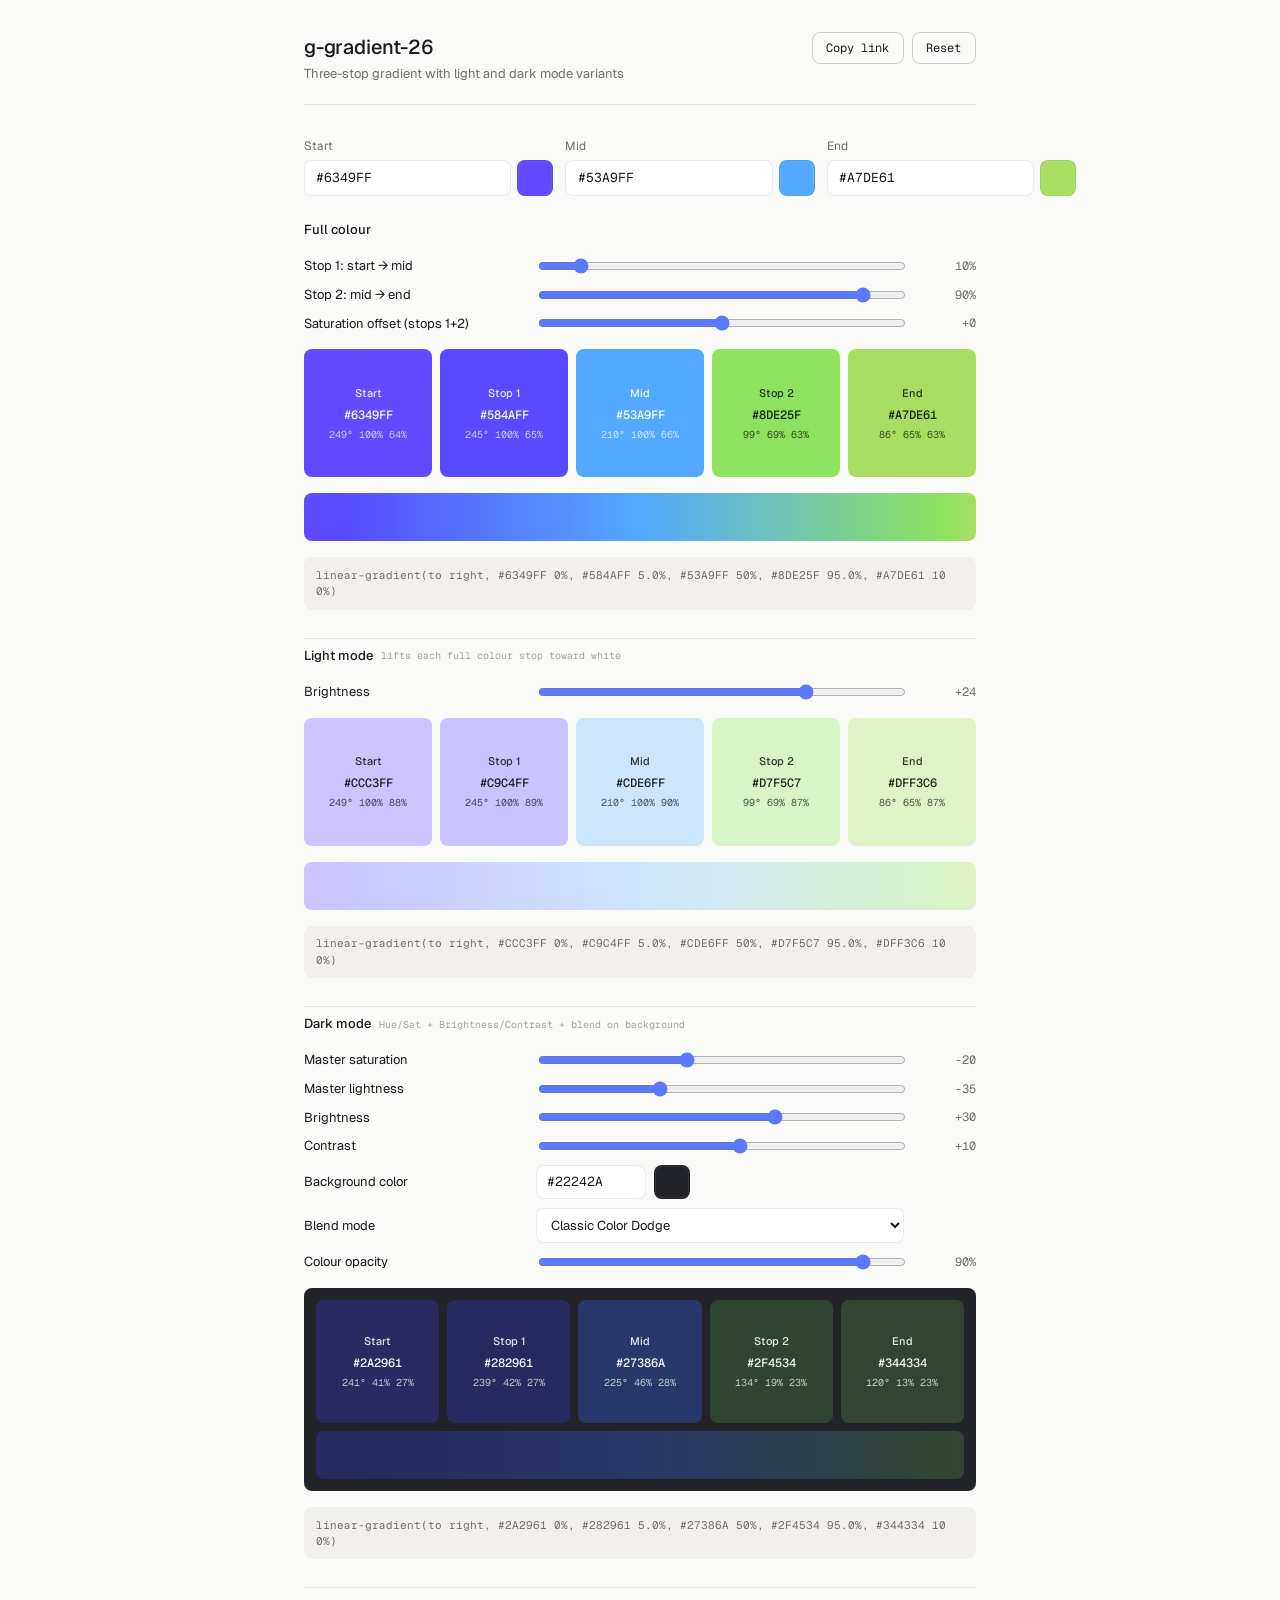
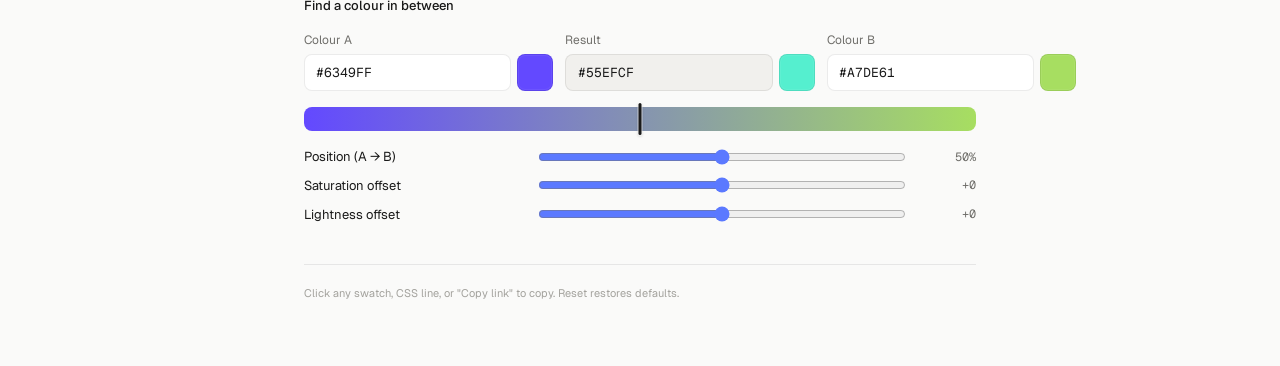
==== commit 60d1884b: "Result between A and B; click-to-edit slider values" ====
--- a/g-gradient-26/index.html
+++ b/g-gradient-26/index.html
@@ -219,6 +219,21 @@
   color: var(--text-secondary);
   text-align: right;
 }
+.val[contenteditable] {
+  cursor: text;
+  border-radius: 4px;
+  padding: 2px 5px;
+  margin: -2px -5px;
+  transition: background 0.1s, color 0.1s;
+  outline: none;
+  white-space: nowrap;
+}
+.val[contenteditable]:hover { background: var(--bg-secondary); color: var(--text-primary); }
+.val[contenteditable]:focus {
+  background: var(--surface);
+  color: var(--text-primary);
+  box-shadow: 0 0 0 0.5px var(--border-strong);
+}
 input[type=range] {
   width: 100%;
   accent-color: var(--accent);
@@ -293,7 +308,8 @@
 }
 .divider { height: 0.5px; background: var(--border); margin: 0.5rem 0; }
 
-.between-cells { display: grid; grid-template-columns: 1fr 1fr; gap: 0.75rem; }
+.between-cells { display: grid; grid-template-columns: 1fr 1fr 1fr; gap: 0.75rem; }
+.hex-row input[readonly] { background: var(--bg-secondary); cursor: text; }
 .bw-gradient {
   position: relative;
   height: 24px;
@@ -438,6 +454,13 @@
         </div>
       </div>
       <div class="hex-field">
+        <label>Result</label>
+        <div class="hex-row">
+          <input type="text" id="bw-result" value="#7CC1B0" maxlength="7" readonly/>
+          <button type="button" class="hex-swatch" id="bw-result-swatch" style="background:#7CC1B0" aria-label="Copy result"></button>
+        </div>
+      </div>
+      <div class="hex-field">
         <label>Colour B</label>
         <div class="hex-row">
           <input type="text" id="bw-b" value="#A7DE61" maxlength="7"/>
@@ -445,14 +468,12 @@
         </div>
       </div>
     </div>
+    <div class="bw-gradient" id="bw-gradient"><div class="bw-marker" id="bw-marker"></div></div>
     <div class="sliders">
       <div class="slider-row"><label for="bw-t">Position (A &rarr; B)</label><input type="range" id="bw-t" min="0" max="100" step="1" value="50"/><span class="val" id="bw-tv">50%</span></div>
       <div class="slider-row"><label for="bw-sat">Saturation offset</label><input type="range" id="bw-sat" min="-100" max="100" step="1" value="0"/><span class="val" id="bw-satv">0</span></div>
       <div class="slider-row"><label for="bw-light">Lightness offset</label><input type="range" id="bw-light" min="-100" max="100" step="1" value="0"/><span class="val" id="bw-lightv">0</span></div>
     </div>
-    <div class="bw-gradient" id="bw-gradient"><div class="bw-marker" id="bw-marker"></div></div>
-    <div class="bar" id="bw-bar"></div>
-    <div class="css-line" id="bw-css" title="Click to copy">#XXXXXX</div>
   </div>
 
   <div class="footer-actions">
@@ -599,6 +620,46 @@
 }
 
 const $ = id => document.getElementById(id);
+function setVal(id, txt) {
+  const el = $(id);
+  if (el && document.activeElement !== el) el.textContent = txt;
+}
+function applyEditableValues() {
+  document.querySelectorAll('.val[id]').forEach(el => {
+    el.setAttribute('contenteditable', 'true');
+    el.setAttribute('inputmode', 'numeric');
+    el.setAttribute('spellcheck', 'false');
+    el.setAttribute('tabindex', '0');
+  });
+  document.addEventListener('focusin', e => {
+    if (!e.target.matches || !e.target.matches('.val[contenteditable]')) return;
+    requestAnimationFrame(() => {
+      const range = document.createRange();
+      range.selectNodeContents(e.target);
+      const sel = window.getSelection();
+      sel.removeAllRanges();
+      sel.addRange(range);
+    });
+  });
+  document.addEventListener('keydown', e => {
+    if (!e.target.matches || !e.target.matches('.val[contenteditable]')) return;
+    if (e.key === 'Enter' || e.key === 'Escape') {
+      e.preventDefault();
+      e.target.blur();
+    }
+  });
+  document.addEventListener('focusout', e => {
+    if (!e.target.matches || !e.target.matches('.val[contenteditable]')) return;
+    const slider = $(e.target.id.replace(/v$/, ''));
+    if (!slider || slider.type !== 'range') return;
+    const m = e.target.textContent.match(/-?\d+(?:\.\d+)?/);
+    if (m) {
+      const v = clamp(parseFloat(m[0]), +slider.min, +slider.max);
+      slider.value = v;
+    }
+    slider.dispatchEvent(new Event('input', { bubbles: true }));
+  });
+}
 const lastHsl = {
   a: { h: 249, s: 100, l: 64 },
   b: { h: 210, s: 100, l: 66 },
@@ -656,15 +717,15 @@
   const bgRgb = hexToRgb($('d-bg').value) || { r: 34, g: 36, b: 42 };
   const blend = $('d-blend').value;
   const op = +$('d-op').value;
-  $('t1v').textContent = $('t1').value + '%';
-  $('t2v').textContent = $('t2').value + '%';
-  $('satv').textContent = (so >= 0 ? '+' : '') + so;
-  $('light-brightv').textContent = (lbright >= 0 ? '+' : '') + lbright;
-  $('d-satv').textContent = (dms >= 0 ? '+' : '') + dms;
-  $('d-lightv').textContent = (dml >= 0 ? '+' : '') + dml;
-  $('d-brightv').textContent = (db >= 0 ? '+' : '') + db;
-  $('d-contrastv').textContent = (dc >= 0 ? '+' : '') + dc;
-  $('d-opv').textContent = op + '%';
+  setVal('t1v', $('t1').value + '%');
+  setVal('t2v', $('t2').value + '%');
+  setVal('satv', (so >= 0 ? '+' : '') + so);
+  setVal('light-brightv', (lbright >= 0 ? '+' : '') + lbright);
+  setVal('d-satv', (dms >= 0 ? '+' : '') + dms);
+  setVal('d-lightv', (dml >= 0 ? '+' : '') + dml);
+  setVal('d-brightv', (db >= 0 ? '+' : '') + db);
+  setVal('d-contrastv', (dc >= 0 ? '+' : '') + dc);
+  setVal('d-opv', op + '%');
   $('dark-wrap').style.background = rgbToHex(bgRgb);
   const s1r = interp(A, B, t1);
   const s2r = interp(B, C, t2);
@@ -831,9 +892,9 @@
   const t = +$('bw-t').value / 100;
   const so = +$('bw-sat').value;
   const lo = +$('bw-light').value;
-  $('bw-tv').textContent = $('bw-t').value + '%';
-  $('bw-satv').textContent = (so >= 0 ? '+' : '') + so;
-  $('bw-lightv').textContent = (lo >= 0 ? '+' : '') + lo;
+  setVal('bw-tv', $('bw-t').value + '%');
+  setVal('bw-satv', (so >= 0 ? '+' : '') + so);
+  setVal('bw-lightv', (lo >= 0 ? '+' : '') + lo);
   const mid = interp(Ahsl, Bhsl, t);
   mid.s = clamp(mid.s + so, 0, 100);
   mid.l = clamp(mid.l + lo, 0, 100);
@@ -842,9 +903,8 @@
   const bHex = rgbToHex(B);
   $('bw-gradient').style.background = 'linear-gradient(to right, ' + aHex + ', ' + bHex + ')';
   $('bw-marker').style.left = (t * 100) + '%';
-  $('bw-bar').style.background = hex;
-  $('bw-css').textContent = hex;
-  $('bw-css').onclick = () => copy(hex, $('bw-css'));
+  $('bw-result').value = hex;
+  $('bw-result-swatch').style.background = hex;
   $('bw-a-picker').style.background = aHex;
   $('bw-b-picker').style.background = bHex;
 }
@@ -945,6 +1005,19 @@
   );
 });
 
+$('bw-result').addEventListener('focus', e => e.target.select());
+$('bw-result').addEventListener('click', e => e.target.select());
+$('bw-result-swatch').addEventListener('click', () => {
+  const hex = $('bw-result').value;
+  if (navigator.clipboard) {
+    navigator.clipboard.writeText(hex);
+    const orig = $('bw-result').value;
+    $('bw-result').value = 'copied';
+    setTimeout(() => { $('bw-result').value = orig; }, 700);
+  }
+});
+
+applyEditableValues();
 loadFromUrl();
 render();
 renderBetween();
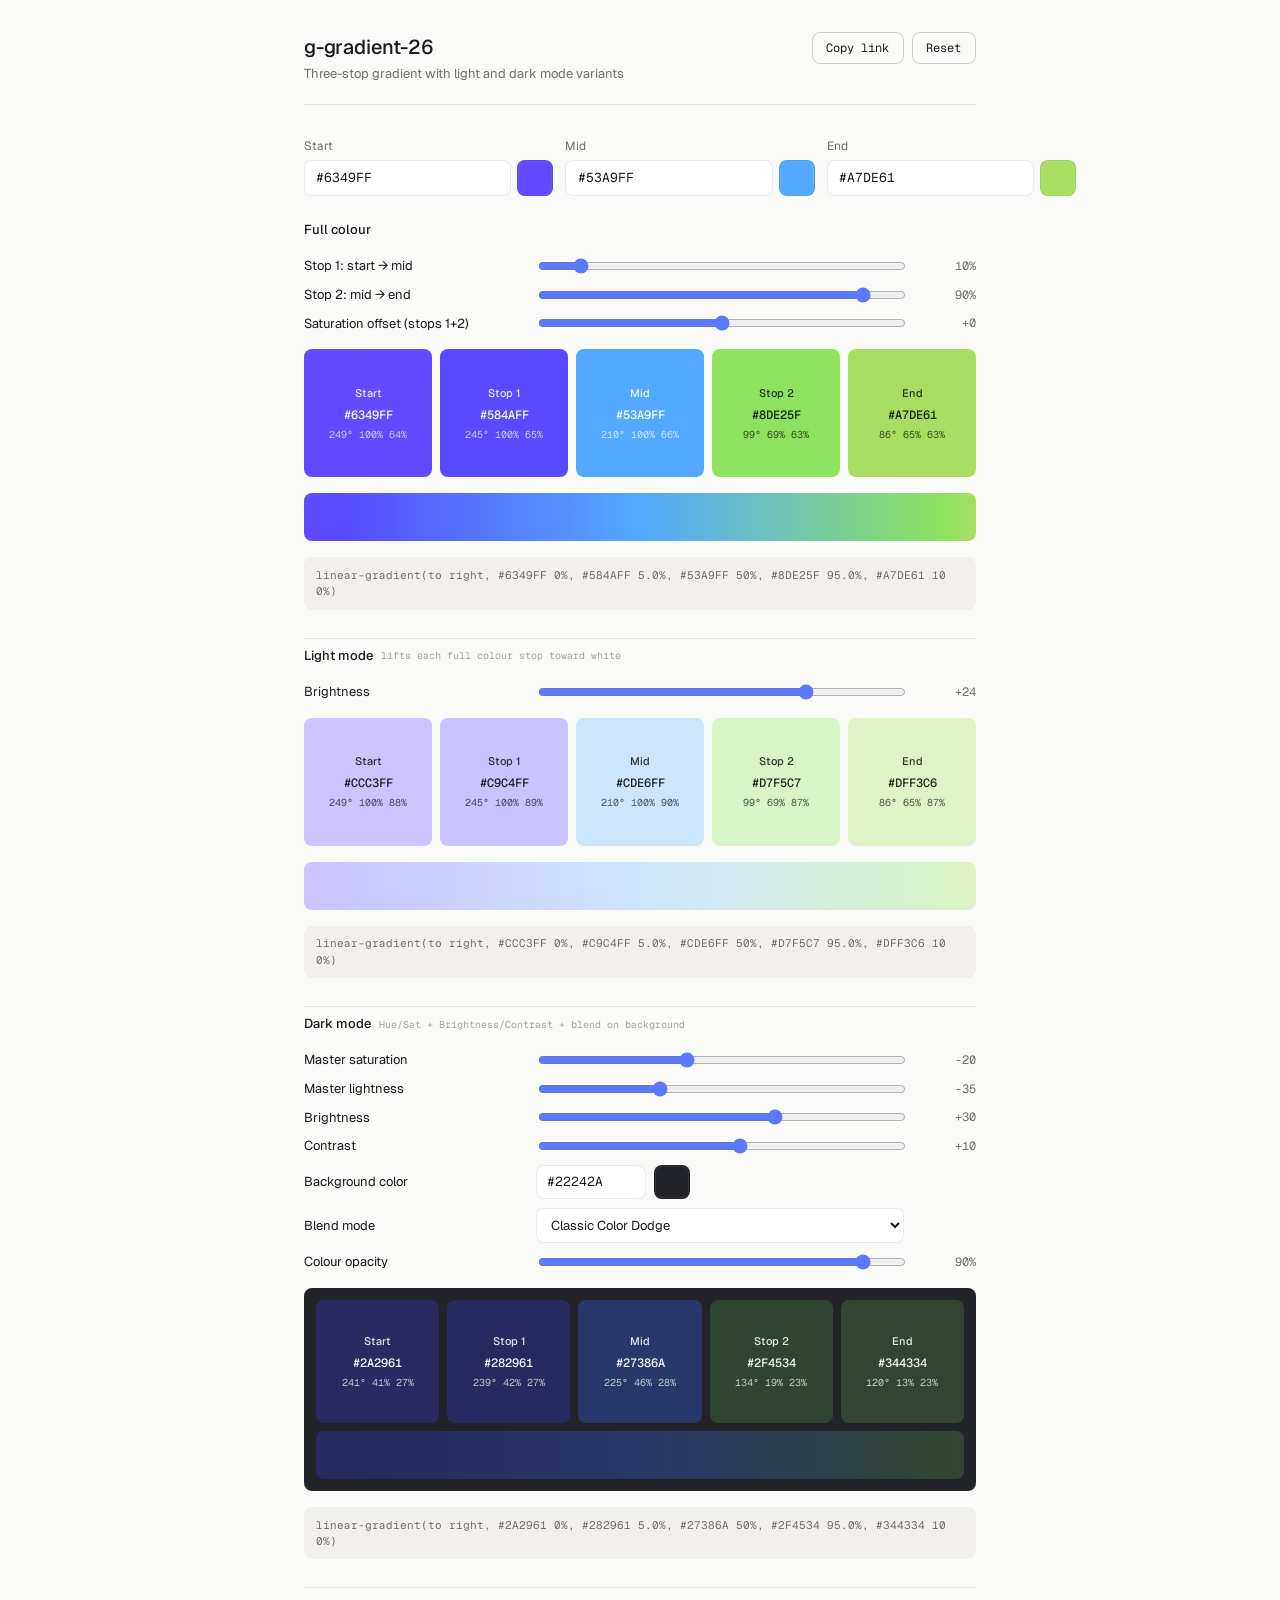
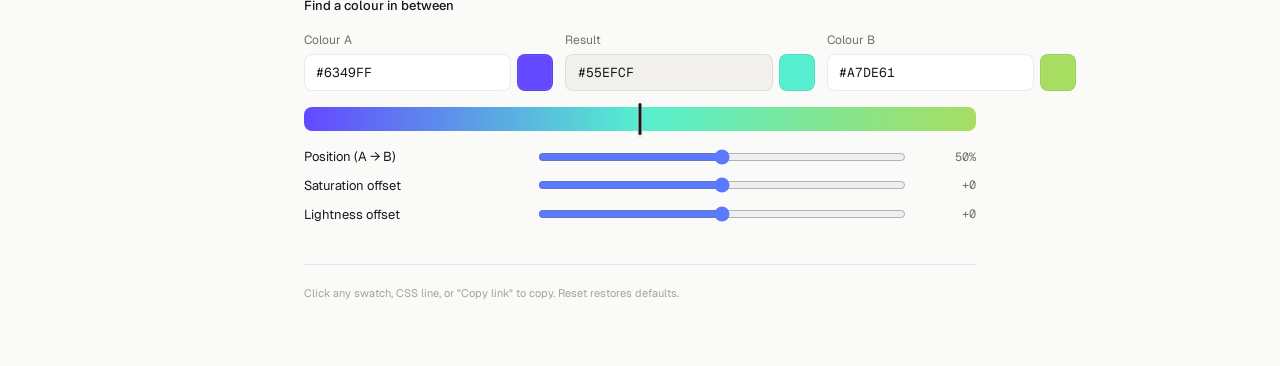
==== commit 4616fb7c: "Bend between-gradient through the result at marker position" ====
--- a/g-gradient-26/index.html
+++ b/g-gradient-26/index.html
@@ -901,7 +901,7 @@
   const hex = rgbToHex(hslToRgb(mid));
   const aHex = rgbToHex(A);
   const bHex = rgbToHex(B);
-  $('bw-gradient').style.background = 'linear-gradient(to right, ' + aHex + ', ' + bHex + ')';
+  $('bw-gradient').style.background = 'linear-gradient(to right, ' + aHex + ' 0%, ' + hex + ' ' + (t * 100).toFixed(1) + '%, ' + bHex + ' 100%)';
   $('bw-marker').style.left = (t * 100) + '%';
   $('bw-result').value = hex;
   $('bw-result-swatch').style.background = hex;
